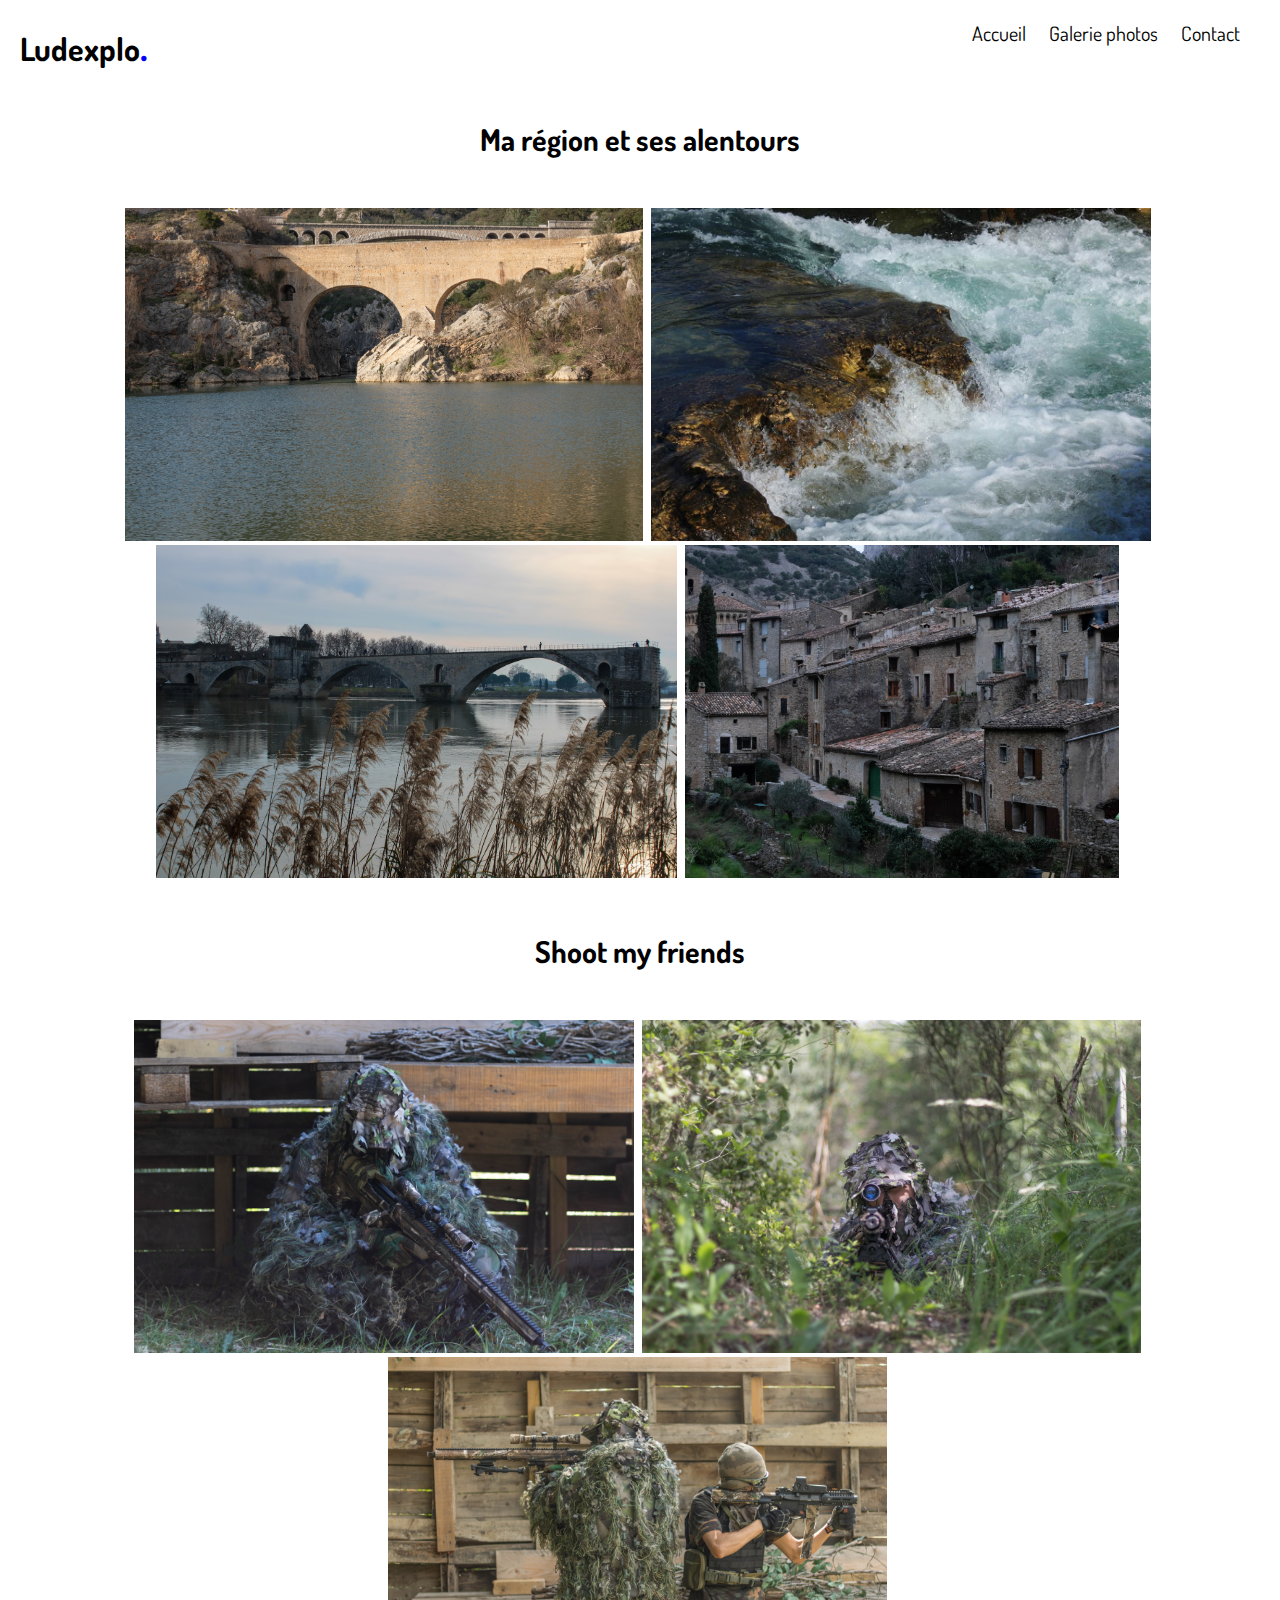
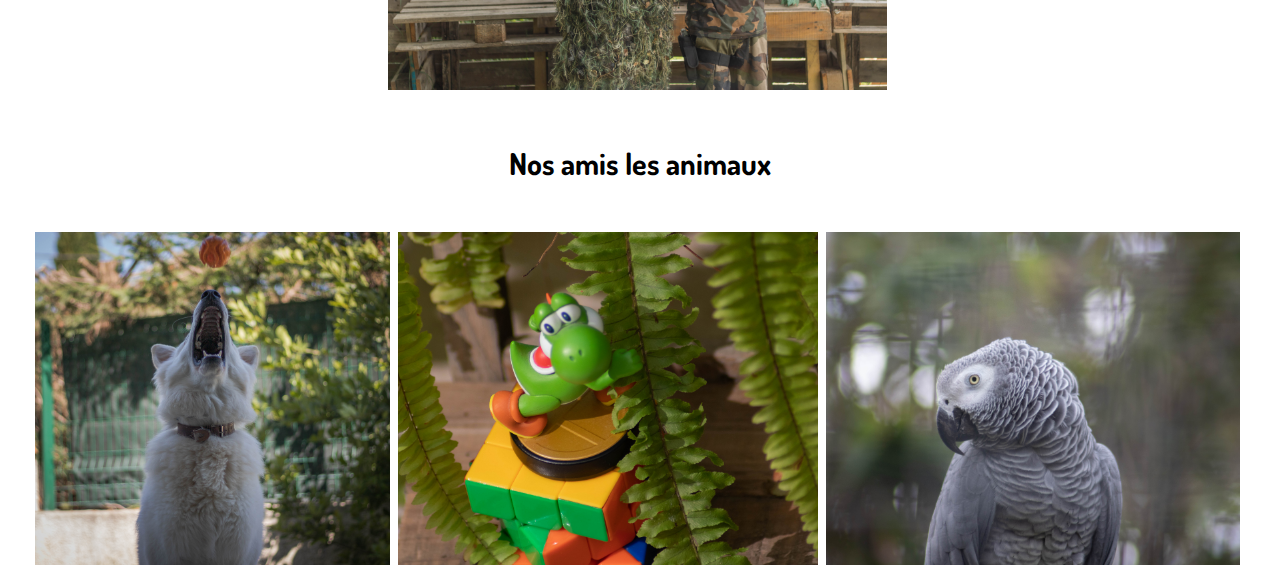
==== Galerie_de__photos.html @ e6fbeedf "test des Media Queries" ====
<!DOCTYPE html>
<html>
	<head>
		<title> Galerie de photos</title>
		<link rel="stylesheet" href="styles/style.css">
		<link href="https://fonts.googleapis.com/css2?family=Dosis&display=swap" rel="stylesheet">
        <meta name="author" content="Ludo">
        <meta name="viewport" content="width=device-width, initial-scale=1.0">
        <meta charset="utf-8">
          <!-- Favicon -->
        <link rel="shortcut icon" href="images/favicon.ico" type="image/x-icon">
        <link rel="icon" href="images/favicon.ico" type="image/x-icon">
        <!--responsive-->
        <link rel="stylesheet" media="screen and (max-width: 1280px)" media="tv" media="all and (min-width: 1024px) and (max-width: 1280px)" media="all and (orientation: portrait)" href="styles/style.css">
	</head>
	<body>
		<header>
			<h1>Ludexplo<span>.</span></h1>
			<nav>
				<ul>
					<li><a href="index.html">Accueil</a></li>
					<li><a href="Galerie_de__photos.html">Galerie photos</a></li>
					<li><a href=" index.html#bas_de_la_page">Contact</a></li>
				</ul>
			</nav>
		</header>
		<h2 class="mesphotos">Ma région et ses alentours</h2>
		<section id="photo">
			<a href="images/pont_du_diable.jpg" target="_blank" ><img src="images/pont_du_diable.jpg" title="Cliquez pour agrandir" alt="photo du pont du diable"></a>
			<a href="images/cascade%20du%20sautadet.jpg" target="_blank"><img src="images/cascade%20du%20sautadet.jpg" title="Cliquez pour agrandir" alt="photo de la cascade du sautadet"></a>
			<a href="images/PONT%20d'avignon.jpeg" target="_blank"><img src="images/PONT%20d'avignon.jpeg" title="Cliquez pour agrandir" alt="photo du pont d'avignon"></a>
			<a href="images/st_guilhem_le_d%C3%A9sert.jpg" target="_blank"><img src="images/st_guilhem_le_d%C3%A9sert.jpg" title=" Cliquez dessus pour agrandir" alt="photo de st guilhem le désert"></a>
            
			<h2 class="mesphotos">Shoot my friends</h2>
			<section id="photo">
				<a href="images/airsoft_guillaume.jpg" target="_blank"><img src="images/airsoft_guillaume.jpg" title="Cliquez pour agrandir" alt="photo airsoft Guillaume"></a>
                <a href="images/sniper_guillaume.jpg" target="_blank"><img src="images/sniper_guillaume.jpg" title="Cliquez pour agrandir" alt="photo sniper airsoft"></a>
                <a href="images/duo_photo.jpg" target="_blank"><img src="images/duo_photo.jpg" title="Cliquez pour agrandir" alt="photo de deux personnes qui font de l'airsoft"></a>
                </section>
            
                <h2 class="mesphotos">Nos amis les animaux</h2>
            <section id="photo">
            
            <a href="images/djao-1.jpg" target="_blank"><img src="images/djao-1.jpg"  title="Cliquez pour agrandir" alt="photo d'un berger blanc qui joue avec sa balle"></a>
                <a href="images/yoshi.jpg" target="_blank"><img src="images/yoshi.jpg" title="Cliquez pour agrandir" alt="photo de yoshi"></a>
                <a href="images/perroquet_jaco.jpg" target="_blank"><img src="images/perroquet_jaco.jpg" alt="Photo d'un perroquet" title="Cliquez pour agrandir"></a>
                
                
                
            </section>
		</section>
	</body>
---- styles/style.css ----
/* GENERAL */
*
{
	margin: 0px;
	font-family: 'Dosis', sans-serif;
}

p
{
	font-size: 23px;
} 

/* Header et Barre de navigation */
header h1
{
	display: inline-block;
}

header span
{
	color: blue;
	font-size: 40PX;
}

header
{
	margin: 20px;
}

header nav
{
	float: right;
}

header nav ul li
{
	display: inline;
	margin-right: 20px;
}

header nav ul li a
{
	font-size: 20px;
	text-decoration: none;
	color: black;
}

header nav ul li a:hover
{
	color: blue;
}

/*Galerie photos*/
#photo
{
	display: block;
	text-align: center;
	margin: 10px;
}

#photo img
{
	height: 333px;
	margin-right: 5px;
}

#image_principal img
{
	width: 100%;
}

/* titre galerie de photo */
.mesphotos
{
	text-align: center;
	text-decoration: none;
	font-size: 30px;
	margin:50px 0;
}

/* mes réseaux*/

footer
{
	text-decoration: none;
	font-size: 20px;
	text-align: center;
	display: inline-block;
}

footer img
{
	height: 100px;
}

footer p
{
	margin: 0 100px;
}

#sosbackup a
{
	text-decoration: none;
}

#sosbackup
{
	font-size: 17px;
}

/* responsive */

 /* Sur les écrans, quand la largeur de la fenêtre fait au maximum 1280px */
@media screen and (max-width: 1280px)

/* Sur tous types d'écran, quand la largeur de la fenêtre est comprise entre 1024px et 1280px */
@media all and (min-width: 1024px) and (max-width: 1280px)

/* Sur les téléviseurs */
@media tv

/* Sur tous types d'écrans orientés verticalement */
@media all and (orientation: portrait)
---- styles/style.css ----
/* GENERAL */
*
{
	margin: 0px;
	font-family: 'Dosis', sans-serif;
}

p
{
	font-size: 23px;
} 

/* Header et Barre de navigation */
header h1
{
	display: inline-block;
}

header span
{
	color: blue;
	font-size: 40PX;
}

header
{
	margin: 20px;
}

header nav
{
	float: right;
}

header nav ul li
{
	display: inline;
	margin-right: 20px;
}

header nav ul li a
{
	font-size: 20px;
	text-decoration: none;
	color: black;
}

header nav ul li a:hover
{
	color: blue;
}

/*Galerie photos*/
#photo
{
	display: block;
	text-align: center;
	margin: 10px;
}

#photo img
{
	height: 333px;
	margin-right: 5px;
}

#image_principal img
{
	width: 100%;
}

/* titre galerie de photo */
.mesphotos
{
	text-align: center;
	text-decoration: none;
	font-size: 30px;
	margin:50px 0;
}

/* mes réseaux*/

footer
{
	text-decoration: none;
	font-size: 20px;
	text-align: center;
	display: inline-block;
}

footer img
{
	height: 100px;
}

footer p
{
	margin: 0 100px;
}

#sosbackup a
{
	text-decoration: none;
}

#sosbackup
{
	font-size: 17px;
}

/* responsive */

 /* Sur les écrans, quand la largeur de la fenêtre fait au maximum 1280px */
@media screen and (max-width: 1280px)

/* Sur tous types d'écran, quand la largeur de la fenêtre est comprise entre 1024px et 1280px */
@media all and (min-width: 1024px) and (max-width: 1280px)

/* Sur les téléviseurs */
@media tv

/* Sur tous types d'écrans orientés verticalement */
@media all and (orientation: portrait)
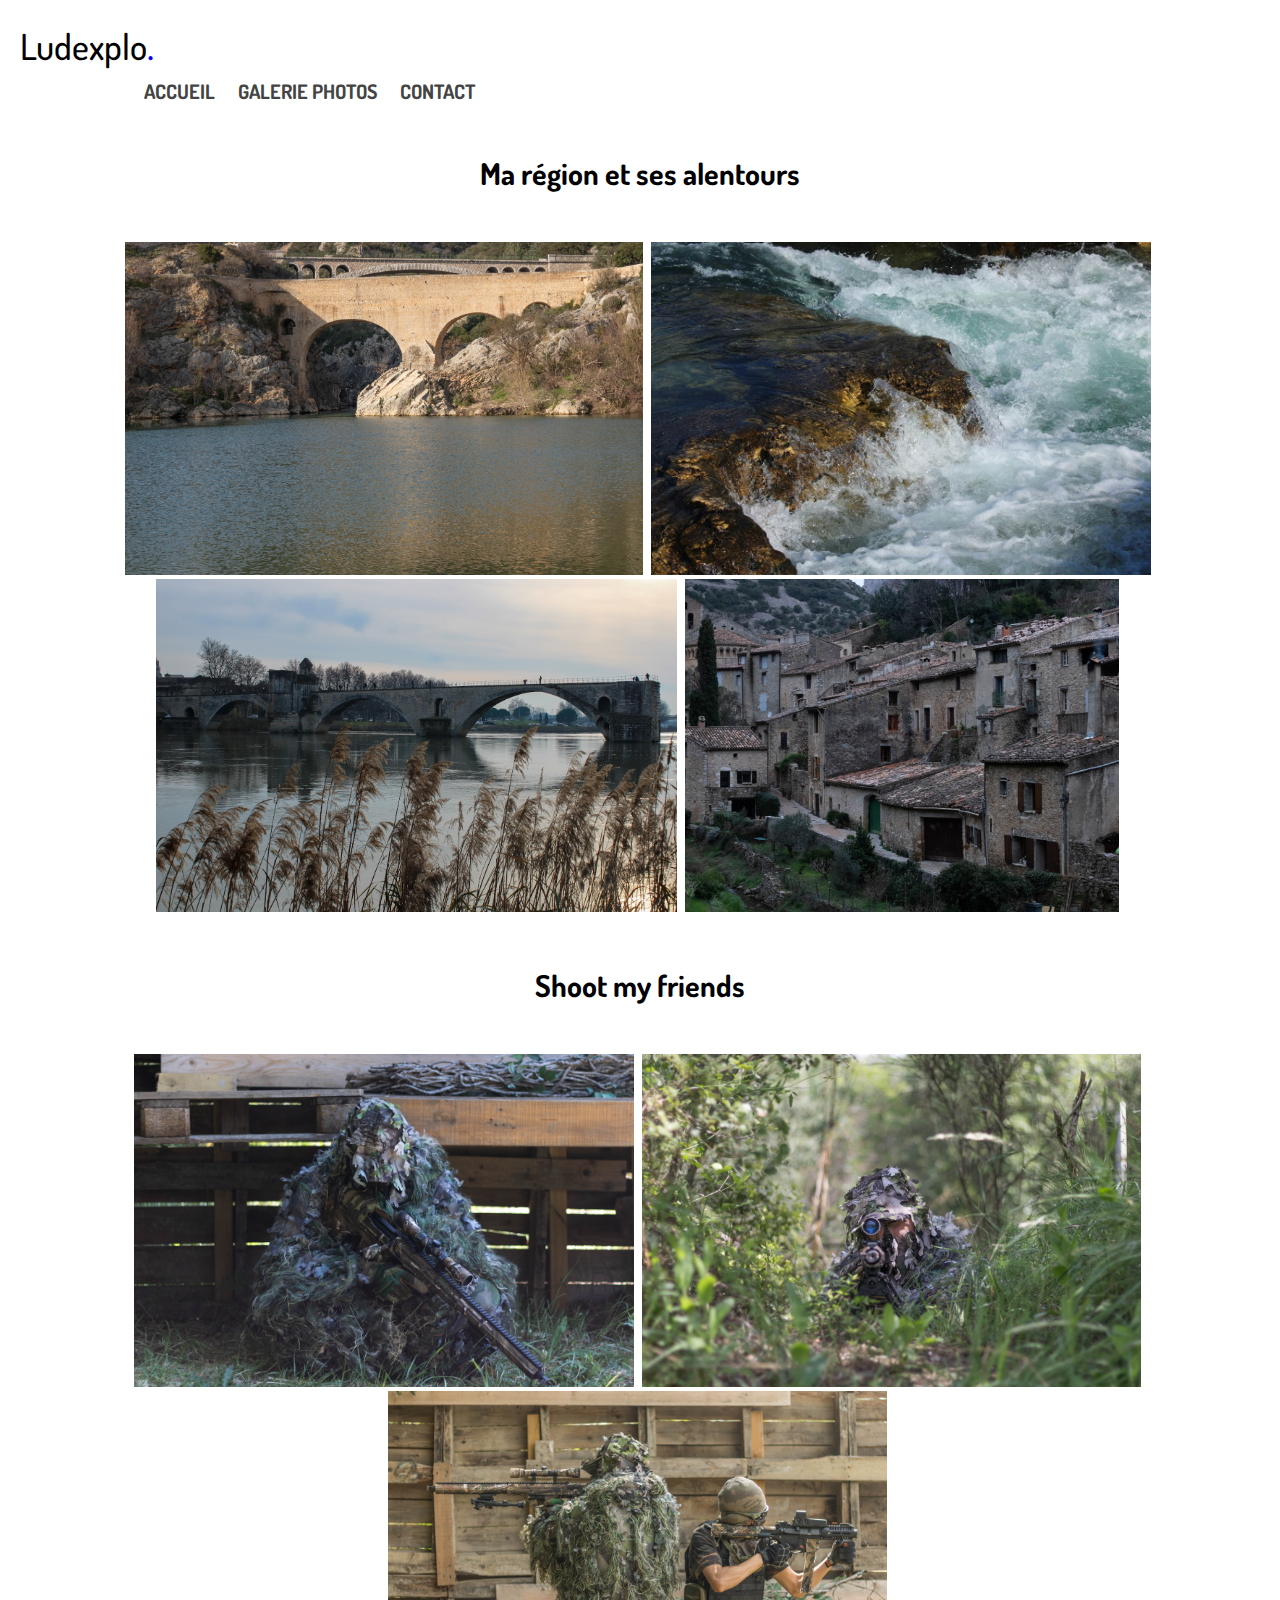
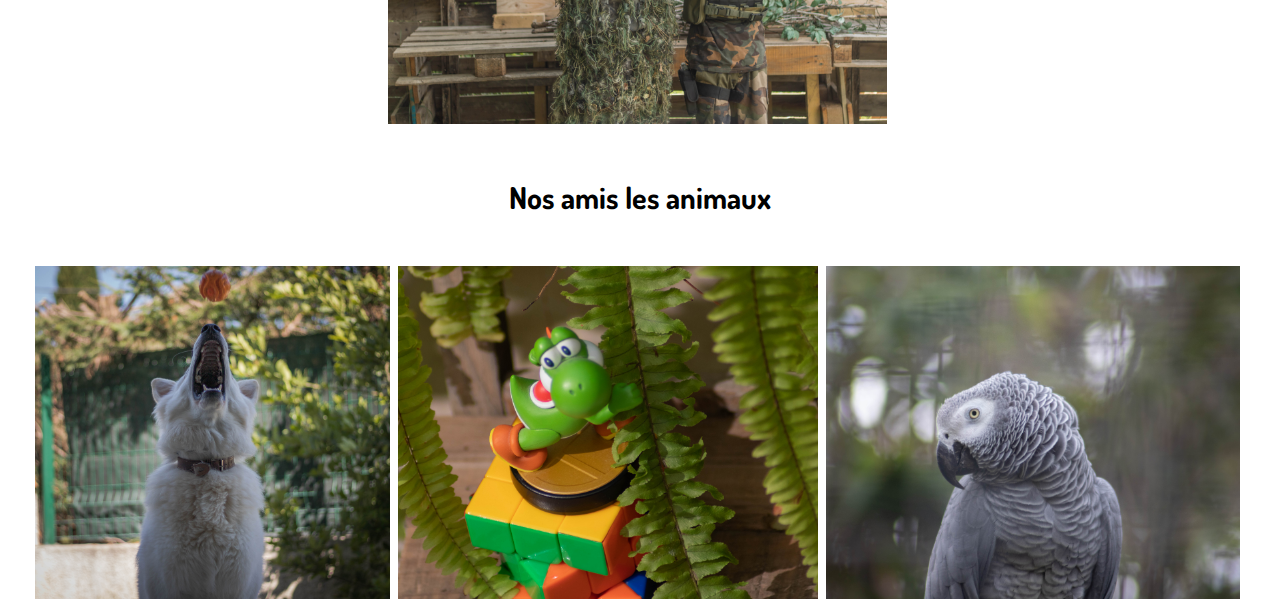
==== commit a5a3895c: "Responsive + Bouton menu" ====
--- a/Galerie_de__photos.html
+++ b/Galerie_de__photos.html
@@ -14,15 +14,19 @@
         <link rel="stylesheet" media="screen and (max-width: 1280px)" media="tv" media="all and (min-width: 1024px) and (max-width: 1280px)" media="all and (orientation: portrait)" href="styles/style.css">
 	</head>
 	<body>
-		<header>
-			<h1>Ludexplo<span>.</span></h1>
-			<nav>
-				<ul>
+        <header>
+              <div id="en-tete">
+          	<h1>Ludexplo<span>.</span></h1>
+		  </div>
+		  <nav>
+			  <input id="menu-checkbox" type="checkbox" class="menu-checkbox" />
+			  <label for="menu-checkbox" class="menu-toggle"><span id="barre-menu">&equiv;</span> Afficher le Menu</label>
+			  <ul class="menu">
 					<li><a href="index.html">Accueil</a></li>
 					<li><a href="Galerie_de__photos.html">Galerie photos</a></li>
-					<li><a href=" index.html#bas_de_la_page">Contact</a></li>
-				</ul>
-			</nav>
+					<li><a href="#bas_de_la_page">Contact</a></li>
+			  </ul>
+          </nav>
 		</header>
 		<h2 class="mesphotos">Ma région et ses alentours</h2>
 		<section id="photo">
--- a/styles/style.css
+++ b/styles/style.css
@@ -7,10 +7,29 @@
 
 p
 {
-	font-size: 23px;
+	font-size: 1em;
 } 
 
+
 /* Header et Barre de navigation */
+#en-tete{
+	width: 0px;
+}
+
+header h1{
+    line-height: 1.2;
+    margin-top: 2.5%;
+    font-weight: 500;
+    font-size: 4vh;  
+	text-align: right;
+}
+header h2{
+    text-align: right;
+    font-size: 35px;
+    color: #92c600;
+	margin: 1.5%;
+}
+
 header h1
 {
 	display: inline-block;
@@ -27,10 +46,7 @@
 	margin: 20px;
 }
 
-header nav
-{
-	float: right;
-}
+
 
 header nav ul li
 {
@@ -48,6 +64,79 @@
 header nav ul li a:hover
 {
 	color: blue;
+}
+
+/* BARRE DE NAVIGATION RESPONSIVE */
+
+.menu{
+	display: none;
+	flex-basis: 100%;
+}
+
+.menu-checkbox:checked ~.menu{
+	display:block;
+}
+
+.menu-checkbox{
+	position: absolute;
+	top: -5000px;
+	opacity: 0;	
+}
+
+#barre-menu{
+	font-size: 25px;
+	color: #868686;
+}
+.menu-toggle{
+	margin-left: 15px;
+	padding: 2px;
+	font-size: 20px;
+}
+.menu-checkbox:focus + .menu-toggle{
+	outline: #0e99d8 auto 5px;
+}
+.menu-checkbox:hover + .menu-toggle{
+	outline: #0e99d8 auto 5px;
+}
+
+nav{
+	flex-wrap: wrap;
+    margin-left: 0 10%; 
+}
+
+header nav  ul{
+	display: table;
+    width: 80%;
+    height: 80%;
+    margin: 10px auto;
+    padding: 0;
+}
+
+header nav li{
+	list-style: none;
+	text-transform: uppercase;
+	font-weight: bold;
+}
+header nav ul li a{
+		color: #444;
+}
+
+header nav ul li a:hover{
+	color: #0e99d8;
+}
+
+@media screen and (min-width: 40em){
+	.menu-toggle, .menu-checkbox{
+		display: none;
+	}
+	
+	.menu{
+		display: block;
+		flex-basis: auto;
+	}
+	.menu li{
+		display: inline-block;
+	}
 }
 
 /*Galerie photos*/
@@ -110,14 +199,9 @@
 
 /* responsive */
 
- /* Sur les écrans, quand la largeur de la fenêtre fait au maximum 1280px */
-@media screen and (max-width: 1280px)
-
-/* Sur tous types d'écran, quand la largeur de la fenêtre est comprise entre 1024px et 1280px */
-@media all and (min-width: 1024px) and (max-width: 1280px)
-
-/* Sur les téléviseurs */
-@media tv
-
-/* Sur tous types d'écrans orientés verticalement */
-@media all and (orientation: portrait)+@media screen and (max-width: 60em){
+    .responsive{
+        font-size: 19px;
+        margin: 0 5px;
+    }
+}
--- a/styles/style.css
+++ b/styles/style.css
@@ -7,10 +7,29 @@
 
 p
 {
-	font-size: 23px;
+	font-size: 1em;
 } 
 
+
 /* Header et Barre de navigation */
+#en-tete{
+	width: 0px;
+}
+
+header h1{
+    line-height: 1.2;
+    margin-top: 2.5%;
+    font-weight: 500;
+    font-size: 4vh;  
+	text-align: right;
+}
+header h2{
+    text-align: right;
+    font-size: 35px;
+    color: #92c600;
+	margin: 1.5%;
+}
+
 header h1
 {
 	display: inline-block;
@@ -27,10 +46,7 @@
 	margin: 20px;
 }
 
-header nav
-{
-	float: right;
-}
+
 
 header nav ul li
 {
@@ -48,6 +64,79 @@
 header nav ul li a:hover
 {
 	color: blue;
+}
+
+/* BARRE DE NAVIGATION RESPONSIVE */
+
+.menu{
+	display: none;
+	flex-basis: 100%;
+}
+
+.menu-checkbox:checked ~.menu{
+	display:block;
+}
+
+.menu-checkbox{
+	position: absolute;
+	top: -5000px;
+	opacity: 0;	
+}
+
+#barre-menu{
+	font-size: 25px;
+	color: #868686;
+}
+.menu-toggle{
+	margin-left: 15px;
+	padding: 2px;
+	font-size: 20px;
+}
+.menu-checkbox:focus + .menu-toggle{
+	outline: #0e99d8 auto 5px;
+}
+.menu-checkbox:hover + .menu-toggle{
+	outline: #0e99d8 auto 5px;
+}
+
+nav{
+	flex-wrap: wrap;
+    margin-left: 0 10%; 
+}
+
+header nav  ul{
+	display: table;
+    width: 80%;
+    height: 80%;
+    margin: 10px auto;
+    padding: 0;
+}
+
+header nav li{
+	list-style: none;
+	text-transform: uppercase;
+	font-weight: bold;
+}
+header nav ul li a{
+		color: #444;
+}
+
+header nav ul li a:hover{
+	color: #0e99d8;
+}
+
+@media screen and (min-width: 40em){
+	.menu-toggle, .menu-checkbox{
+		display: none;
+	}
+	
+	.menu{
+		display: block;
+		flex-basis: auto;
+	}
+	.menu li{
+		display: inline-block;
+	}
 }
 
 /*Galerie photos*/
@@ -110,14 +199,9 @@
 
 /* responsive */
 
- /* Sur les écrans, quand la largeur de la fenêtre fait au maximum 1280px */
-@media screen and (max-width: 1280px)
-
-/* Sur tous types d'écran, quand la largeur de la fenêtre est comprise entre 1024px et 1280px */
-@media all and (min-width: 1024px) and (max-width: 1280px)
-
-/* Sur les téléviseurs */
-@media tv
-
-/* Sur tous types d'écrans orientés verticalement */
-@media all and (orientation: portrait)+@media screen and (max-width: 60em){
+    .responsive{
+        font-size: 19px;
+        margin: 0 5px;
+    }
+}
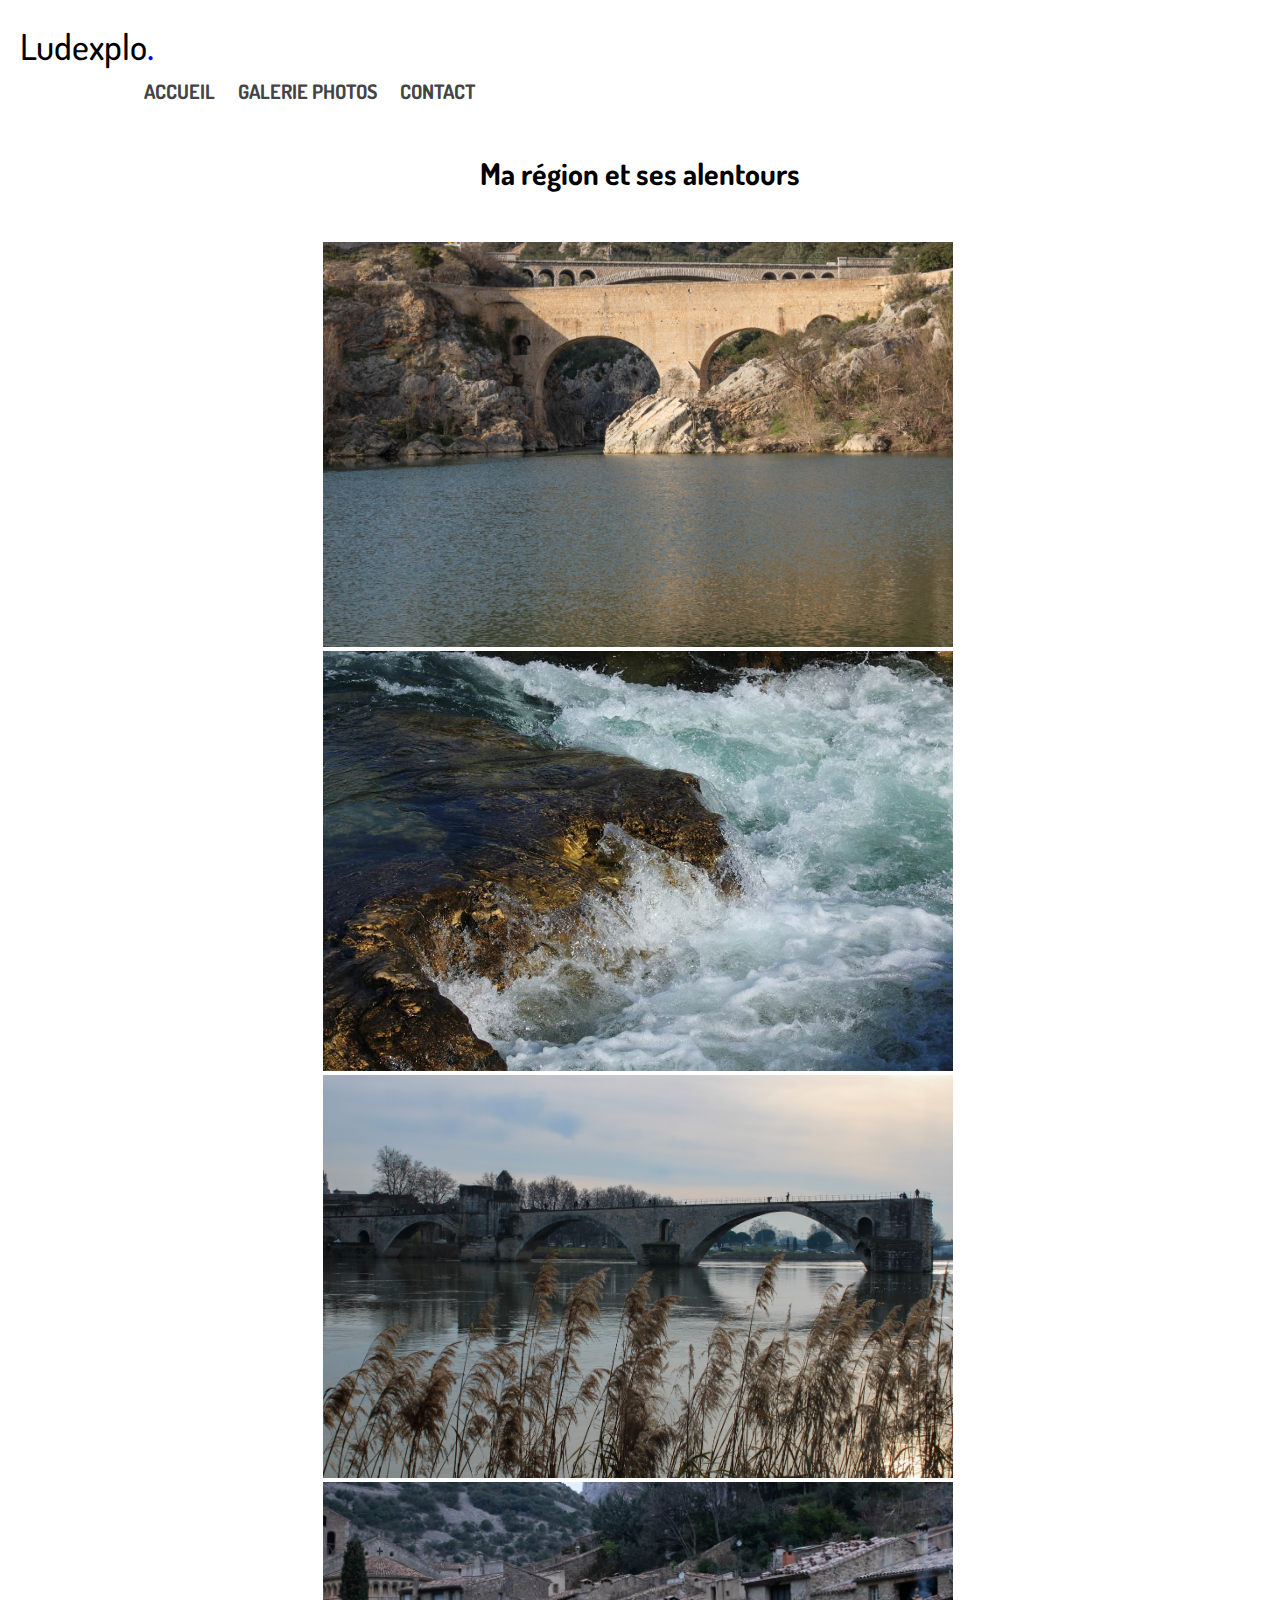
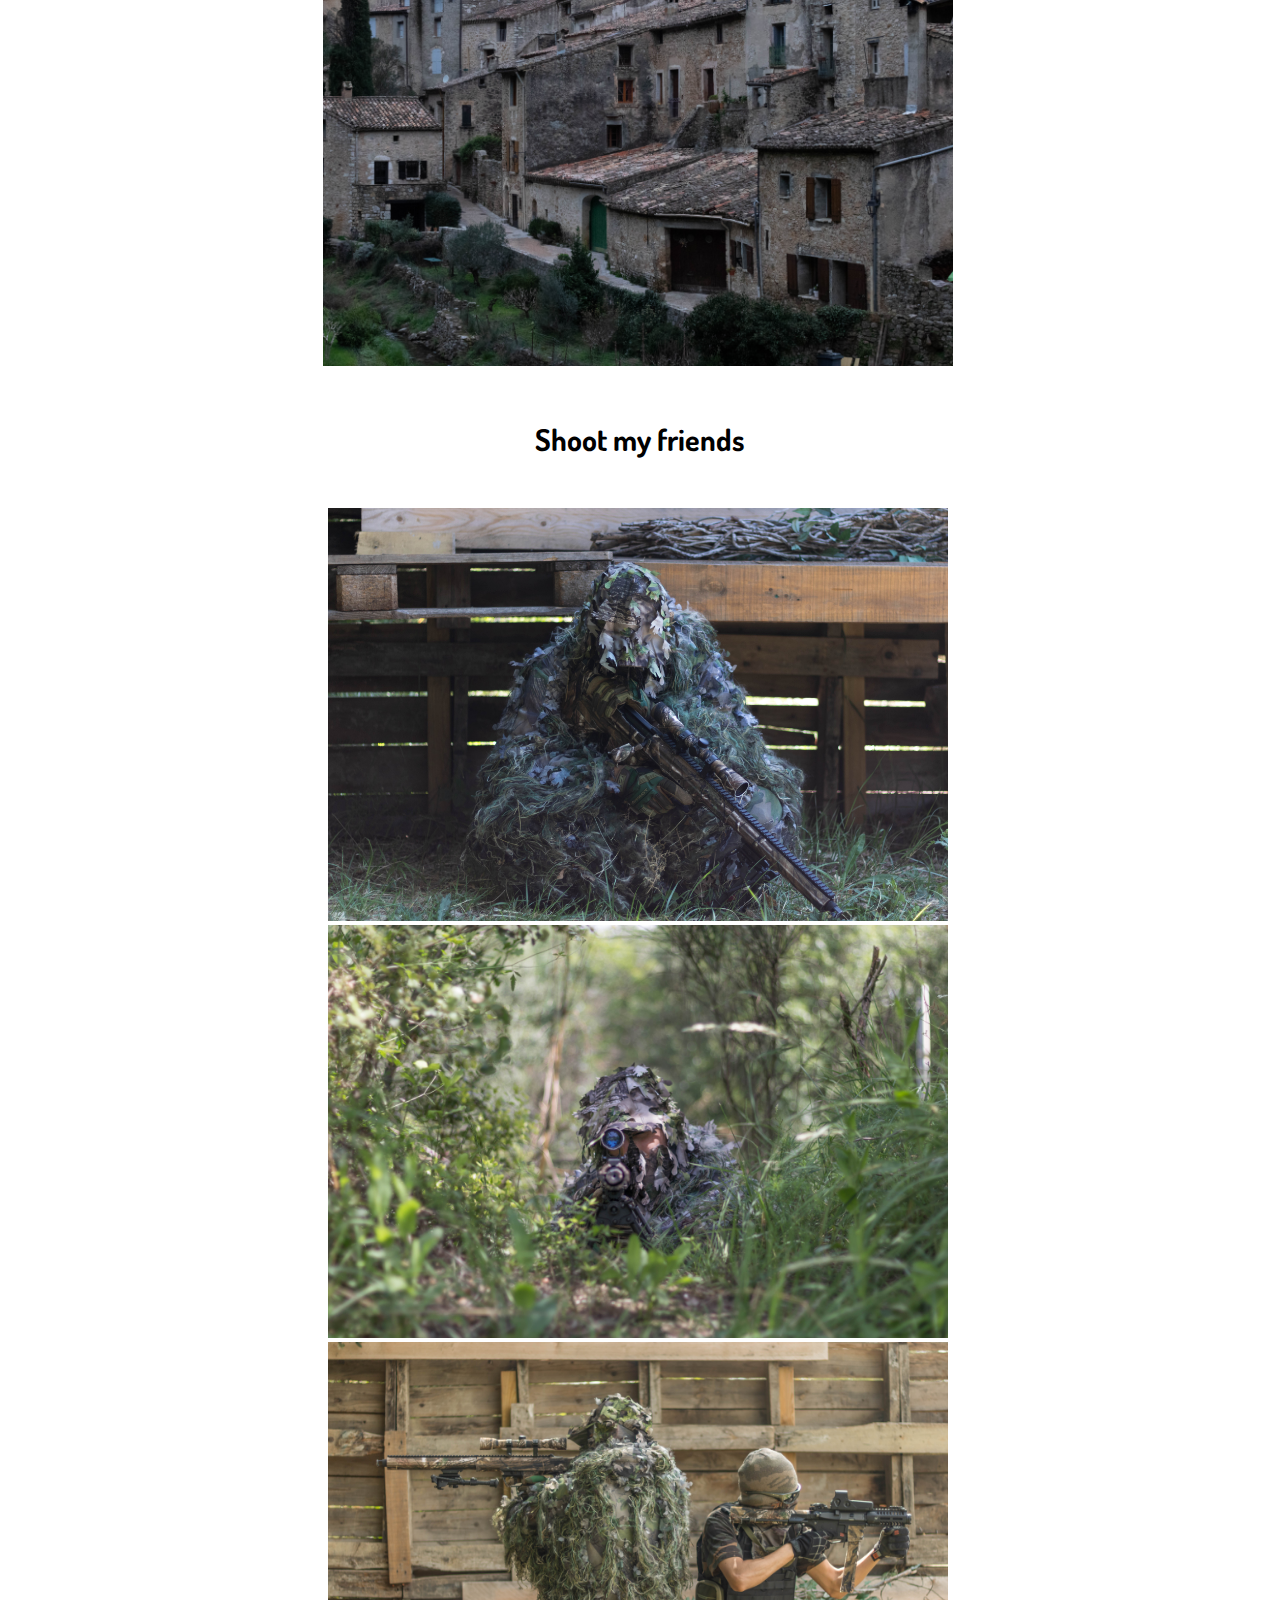
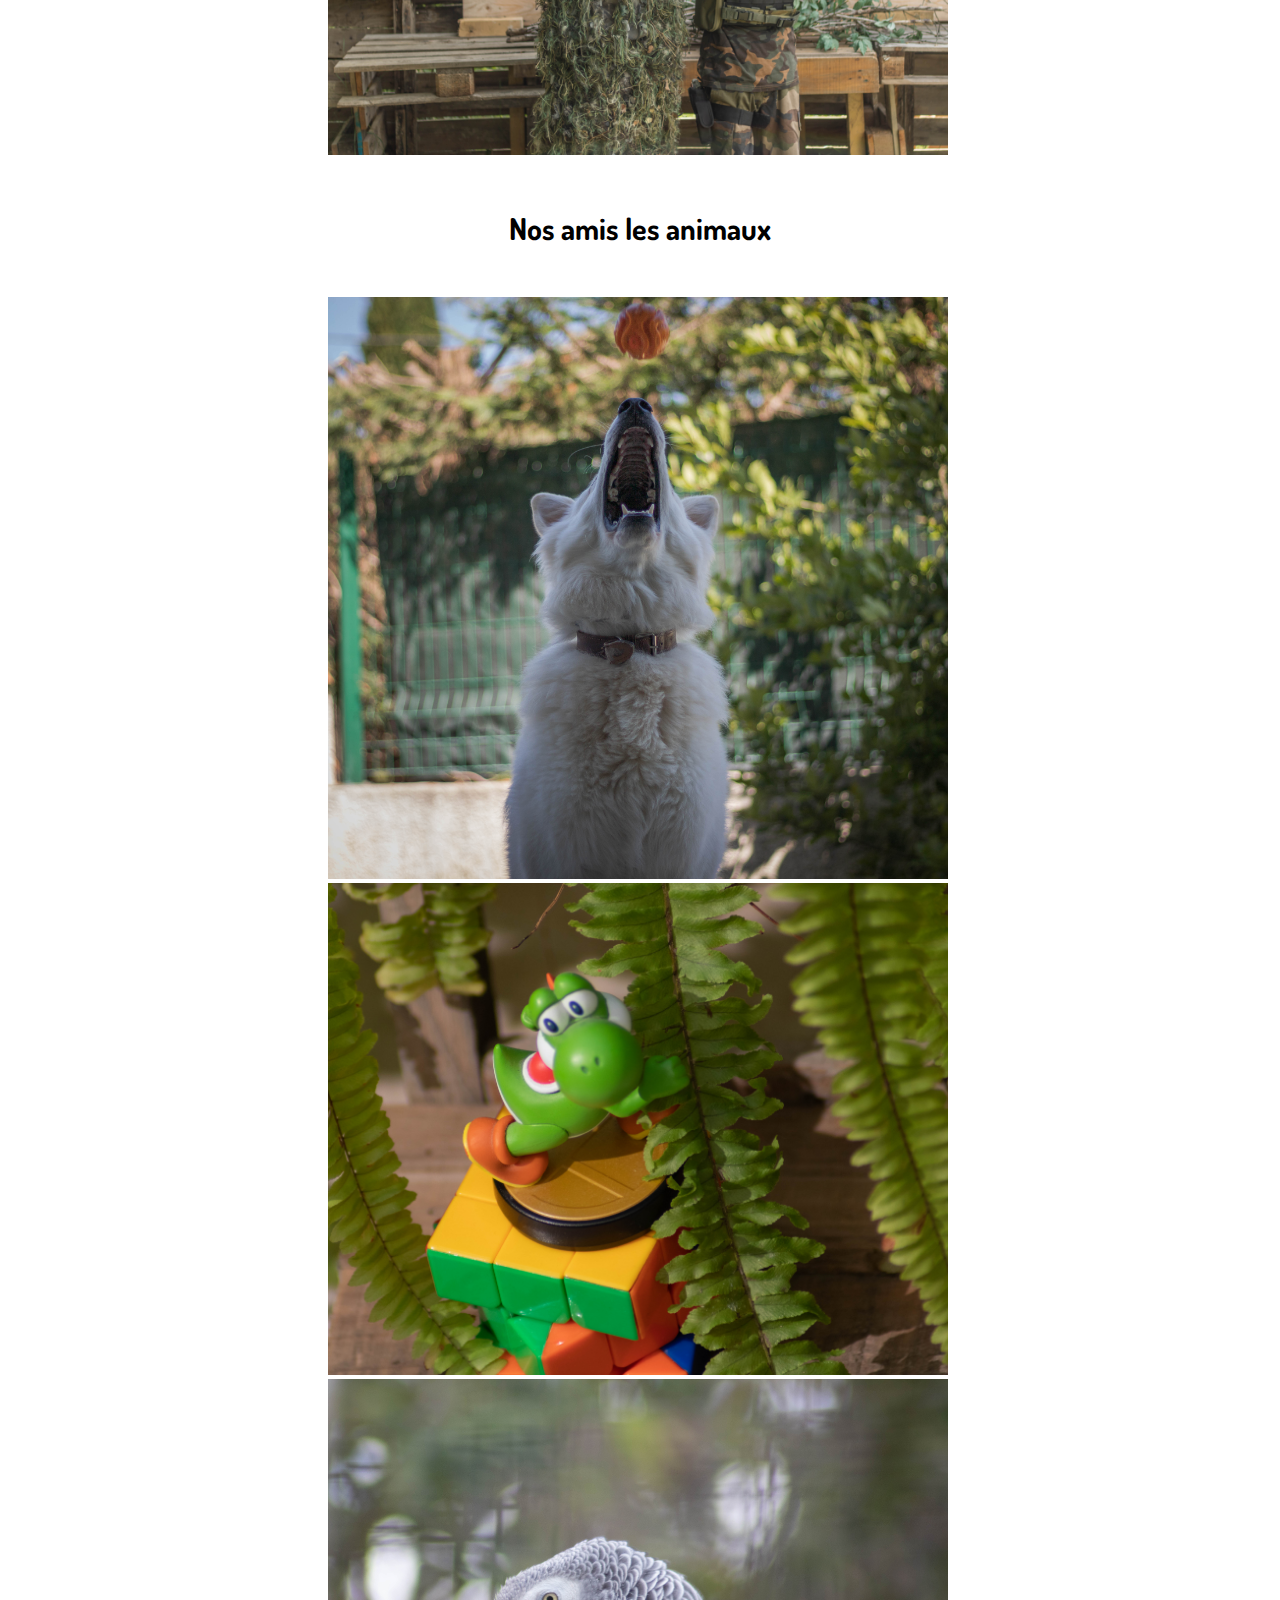
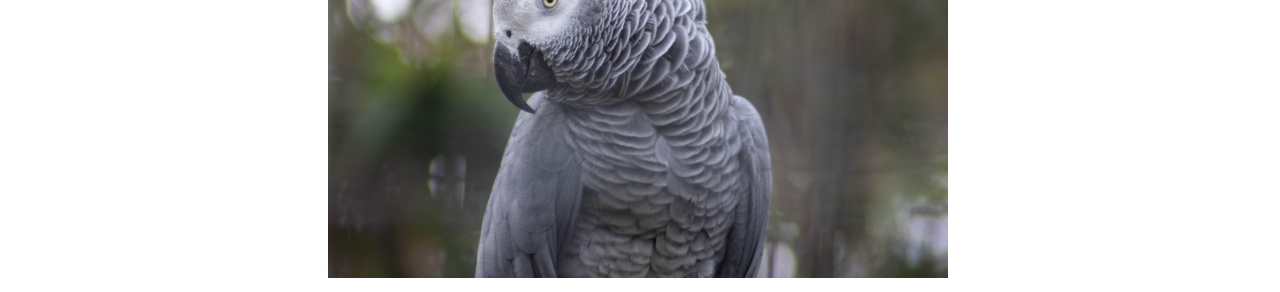
==== commit d1225b09: "Amélioration des images en responsive + indentation du code" ====
--- a/Galerie_de__photos.html
+++ b/Galerie_de__photos.html
@@ -4,29 +4,29 @@
 		<title> Galerie de photos</title>
 		<link rel="stylesheet" href="styles/style.css">
 		<link href="https://fonts.googleapis.com/css2?family=Dosis&display=swap" rel="stylesheet">
-        <meta name="author" content="Ludo">
-        <meta name="viewport" content="width=device-width, initial-scale=1.0">
-        <meta charset="utf-8">
-          <!-- Favicon -->
-        <link rel="shortcut icon" href="images/favicon.ico" type="image/x-icon">
-        <link rel="icon" href="images/favicon.ico" type="image/x-icon">
-        <!--responsive-->
-        <link rel="stylesheet" media="screen and (max-width: 1280px)" media="tv" media="all and (min-width: 1024px) and (max-width: 1280px)" media="all and (orientation: portrait)" href="styles/style.css">
+		<meta name="author" content="Ludo">
+		<meta name="viewport" content="width=device-width, initial-scale=1.0">
+		<meta charset="utf-8">
+		<!-- Favicon -->
+		<link rel="shortcut icon" href="images/favicon.ico" type="image/x-icon">
+		<link rel="icon" href="images/favicon.ico" type="image/x-icon">
+		<!--responsive-->
+		<link rel="stylesheet" media="screen and (max-width: 1280px)" media="tv" media="all and (min-width: 1024px) and (max-width: 1280px)" media="all and (orientation: portrait)" href="styles/style.css">
 	</head>
 	<body>
-        <header>
-              <div id="en-tete">
-          	<h1>Ludexplo<span>.</span></h1>
-		  </div>
-		  <nav>
-			  <input id="menu-checkbox" type="checkbox" class="menu-checkbox" />
-			  <label for="menu-checkbox" class="menu-toggle"><span id="barre-menu">&equiv;</span> Afficher le Menu</label>
-			  <ul class="menu">
+		<header>
+			<div id="en-tete">
+				<h1>Ludexplo<span>.</span></h1>
+			</div>
+			<nav>
+				<input id="menu-checkbox" type="checkbox" class="menu-checkbox" />
+				<label for="menu-checkbox" class="menu-toggle"><span id="barre-menu">&equiv;</span> Afficher le Menu</label>
+				<ul class="menu">
 					<li><a href="index.html">Accueil</a></li>
 					<li><a href="Galerie_de__photos.html">Galerie photos</a></li>
 					<li><a href="#bas_de_la_page">Contact</a></li>
-			  </ul>
-          </nav>
+				</ul>
+			</nav>
 		</header>
 		<h2 class="mesphotos">Ma région et ses alentours</h2>
 		<section id="photo">
@@ -34,24 +34,18 @@
 			<a href="images/cascade%20du%20sautadet.jpg" target="_blank"><img src="images/cascade%20du%20sautadet.jpg" title="Cliquez pour agrandir" alt="photo de la cascade du sautadet"></a>
 			<a href="images/PONT%20d'avignon.jpeg" target="_blank"><img src="images/PONT%20d'avignon.jpeg" title="Cliquez pour agrandir" alt="photo du pont d'avignon"></a>
 			<a href="images/st_guilhem_le_d%C3%A9sert.jpg" target="_blank"><img src="images/st_guilhem_le_d%C3%A9sert.jpg" title=" Cliquez dessus pour agrandir" alt="photo de st guilhem le désert"></a>
-            
 			<h2 class="mesphotos">Shoot my friends</h2>
 			<section id="photo">
 				<a href="images/airsoft_guillaume.jpg" target="_blank"><img src="images/airsoft_guillaume.jpg" title="Cliquez pour agrandir" alt="photo airsoft Guillaume"></a>
-                <a href="images/sniper_guillaume.jpg" target="_blank"><img src="images/sniper_guillaume.jpg" title="Cliquez pour agrandir" alt="photo sniper airsoft"></a>
-                <a href="images/duo_photo.jpg" target="_blank"><img src="images/duo_photo.jpg" title="Cliquez pour agrandir" alt="photo de deux personnes qui font de l'airsoft"></a>
-                </section>
-            
-                <h2 class="mesphotos">Nos amis les animaux</h2>
-            <section id="photo">
-            
-            <a href="images/djao-1.jpg" target="_blank"><img src="images/djao-1.jpg"  title="Cliquez pour agrandir" alt="photo d'un berger blanc qui joue avec sa balle"></a>
-                <a href="images/yoshi.jpg" target="_blank"><img src="images/yoshi.jpg" title="Cliquez pour agrandir" alt="photo de yoshi"></a>
-                <a href="images/perroquet_jaco.jpg" target="_blank"><img src="images/perroquet_jaco.jpg" alt="Photo d'un perroquet" title="Cliquez pour agrandir"></a>
-                
-                
-                
-            </section>
+				<a href="images/sniper_guillaume.jpg" target="_blank"><img src="images/sniper_guillaume.jpg" title="Cliquez pour agrandir" alt="photo sniper airsoft"></a>
+				<a href="images/duo_photo.jpg" target="_blank"><img src="images/duo_photo.jpg" title="Cliquez pour agrandir" alt="photo de deux personnes qui font de l'airsoft"></a>
+			</section>
+			<h2 class="mesphotos">Nos amis les animaux</h2>
+			<section id="photo">
+				<a href="images/djao-1.jpg" target="_blank"><img src="images/djao-1.jpg"  title="Cliquez pour agrandir" alt="photo d'un berger blanc qui joue avec sa balle"></a>
+				<a href="images/yoshi.jpg" target="_blank"><img src="images/yoshi.jpg" title="Cliquez pour agrandir" alt="photo de yoshi"></a>
+				<a href="images/perroquet_jaco.jpg" target="_blank"><img src="images/perroquet_jaco.jpg" alt="Photo d'un perroquet" title="Cliquez pour agrandir"></a>
+			</section>
 		</section>
 	</body>
 
--- a/styles/style.css
+++ b/styles/style.css
@@ -1,3 +1,4 @@
+
 /* GENERAL */
 *
 {
@@ -8,25 +9,28 @@
 p
 {
 	font-size: 1em;
-} 
-
+}
 
 /* Header et Barre de navigation */
-#en-tete{
+#en-tete
+{
 	width: 0px;
 }
 
-header h1{
-    line-height: 1.2;
-    margin-top: 2.5%;
-    font-weight: 500;
-    font-size: 4vh;  
+header h1
+{
+	line-height: 1.2;
+	margin-top: 2.5%;
+	font-weight: 500;
+	font-size: 4vh;
 	text-align: right;
 }
-header h2{
-    text-align: right;
-    font-size: 35px;
-    color: #92c600;
+
+header h2
+{
+	text-align: right;
+	font-size: 35px;
+	color: #92c600;
 	margin: 1.5%;
 }
 
@@ -46,11 +50,8 @@
 	margin: 20px;
 }
 
-
-
 header nav ul li
 {
-	display: inline;
 	margin-right: 20px;
 }
 
@@ -67,74 +68,94 @@
 }
 
 /* BARRE DE NAVIGATION RESPONSIVE */
-
-.menu{
+.menu
+{
 	display: none;
 	flex-basis: 100%;
 }
 
-.menu-checkbox:checked ~.menu{
+.menu-checkbox:checked ~.menu
+{
 	display:block;
 }
 
-.menu-checkbox{
+.menu-checkbox
+{
 	position: absolute;
 	top: -5000px;
-	opacity: 0;	
-}
-
-#barre-menu{
+	opacity: 0;
+}
+
+#barre-menu
+{
 	font-size: 25px;
 	color: #868686;
 }
-.menu-toggle{
+
+.menu-toggle
+{
 	margin-left: 15px;
 	padding: 2px;
 	font-size: 20px;
 }
-.menu-checkbox:focus + .menu-toggle{
+
+.menu-checkbox:focus + .menu-toggle
+{
 	outline: #0e99d8 auto 5px;
 }
-.menu-checkbox:hover + .menu-toggle{
+
+.menu-checkbox:hover + .menu-toggle
+{
 	outline: #0e99d8 auto 5px;
 }
 
-nav{
+nav
+{
 	flex-wrap: wrap;
-    margin-left: 0 10%; 
-}
-
-header nav  ul{
+	margin-left: 0 10%;
+}
+
+header nav  ul
+{
 	display: table;
-    width: 80%;
-    height: 80%;
-    margin: 10px auto;
-    padding: 0;
-}
-
-header nav li{
+	width: 80%;
+	height: 80%;
+	margin: 10px auto;
+	padding: 0;
+}
+
+header nav li
+{
 	list-style: none;
 	text-transform: uppercase;
 	font-weight: bold;
 }
-header nav ul li a{
-		color: #444;
-}
-
-header nav ul li a:hover{
+
+header nav ul li a
+{
+	color: #444;
+}
+
+header nav ul li a:hover
+{
 	color: #0e99d8;
 }
 
-@media screen and (min-width: 40em){
-	.menu-toggle, .menu-checkbox{
+@media screen and (min-width: 40em)
+{
+	.menu-toggle, .menu-checkbox
+	{
 		display: none;
 	}
-	
-	.menu{
+
+	.menu
+	{
 		display: block;
 		flex-basis: auto;
 	}
-	.menu li{
+
+	.menu li
+	{
 		display: inline-block;
 	}
 }
@@ -149,7 +170,8 @@
 
 #photo img
 {
-	height: 333px;
+	height: 50%;
+	width: 50%;
 	margin-right: 5px;
 }
 
@@ -168,7 +190,6 @@
 }
 
 /* mes réseaux*/
-
 footer
 {
 	text-decoration: none;
@@ -198,10 +219,11 @@
 }
 
 /* responsive */
-
-@media screen and (max-width: 60em){
-    .responsive{
-        font-size: 19px;
-        margin: 0 5px;
-    }
-}
+@media screen and (max-width: 60em)
+{
+	.responsive
+	{
+		font-size: 19px;
+		margin: 0 5px;
+	}
+}
--- a/styles/style.css
+++ b/styles/style.css
@@ -1,3 +1,4 @@
+
 /* GENERAL */
 *
 {
@@ -8,25 +9,28 @@
 p
 {
 	font-size: 1em;
-} 
-
+}
 
 /* Header et Barre de navigation */
-#en-tete{
+#en-tete
+{
 	width: 0px;
 }
 
-header h1{
-    line-height: 1.2;
-    margin-top: 2.5%;
-    font-weight: 500;
-    font-size: 4vh;  
+header h1
+{
+	line-height: 1.2;
+	margin-top: 2.5%;
+	font-weight: 500;
+	font-size: 4vh;
 	text-align: right;
 }
-header h2{
-    text-align: right;
-    font-size: 35px;
-    color: #92c600;
+
+header h2
+{
+	text-align: right;
+	font-size: 35px;
+	color: #92c600;
 	margin: 1.5%;
 }
 
@@ -46,11 +50,8 @@
 	margin: 20px;
 }
 
-
-
 header nav ul li
 {
-	display: inline;
 	margin-right: 20px;
 }
 
@@ -67,74 +68,94 @@
 }
 
 /* BARRE DE NAVIGATION RESPONSIVE */
-
-.menu{
+.menu
+{
 	display: none;
 	flex-basis: 100%;
 }
 
-.menu-checkbox:checked ~.menu{
+.menu-checkbox:checked ~.menu
+{
 	display:block;
 }
 
-.menu-checkbox{
+.menu-checkbox
+{
 	position: absolute;
 	top: -5000px;
-	opacity: 0;	
-}
-
-#barre-menu{
+	opacity: 0;
+}
+
+#barre-menu
+{
 	font-size: 25px;
 	color: #868686;
 }
-.menu-toggle{
+
+.menu-toggle
+{
 	margin-left: 15px;
 	padding: 2px;
 	font-size: 20px;
 }
-.menu-checkbox:focus + .menu-toggle{
+
+.menu-checkbox:focus + .menu-toggle
+{
 	outline: #0e99d8 auto 5px;
 }
-.menu-checkbox:hover + .menu-toggle{
+
+.menu-checkbox:hover + .menu-toggle
+{
 	outline: #0e99d8 auto 5px;
 }
 
-nav{
+nav
+{
 	flex-wrap: wrap;
-    margin-left: 0 10%; 
-}
-
-header nav  ul{
+	margin-left: 0 10%;
+}
+
+header nav  ul
+{
 	display: table;
-    width: 80%;
-    height: 80%;
-    margin: 10px auto;
-    padding: 0;
-}
-
-header nav li{
+	width: 80%;
+	height: 80%;
+	margin: 10px auto;
+	padding: 0;
+}
+
+header nav li
+{
 	list-style: none;
 	text-transform: uppercase;
 	font-weight: bold;
 }
-header nav ul li a{
-		color: #444;
-}
-
-header nav ul li a:hover{
+
+header nav ul li a
+{
+	color: #444;
+}
+
+header nav ul li a:hover
+{
 	color: #0e99d8;
 }
 
-@media screen and (min-width: 40em){
-	.menu-toggle, .menu-checkbox{
+@media screen and (min-width: 40em)
+{
+	.menu-toggle, .menu-checkbox
+	{
 		display: none;
 	}
-	
-	.menu{
+
+	.menu
+	{
 		display: block;
 		flex-basis: auto;
 	}
-	.menu li{
+
+	.menu li
+	{
 		display: inline-block;
 	}
 }
@@ -149,7 +170,8 @@
 
 #photo img
 {
-	height: 333px;
+	height: 50%;
+	width: 50%;
 	margin-right: 5px;
 }
 
@@ -168,7 +190,6 @@
 }
 
 /* mes réseaux*/
-
 footer
 {
 	text-decoration: none;
@@ -198,10 +219,11 @@
 }
 
 /* responsive */
-
-@media screen and (max-width: 60em){
-    .responsive{
-        font-size: 19px;
-        margin: 0 5px;
-    }
-}
+@media screen and (max-width: 60em)
+{
+	.responsive
+	{
+		font-size: 19px;
+		margin: 0 5px;
+	}
+}
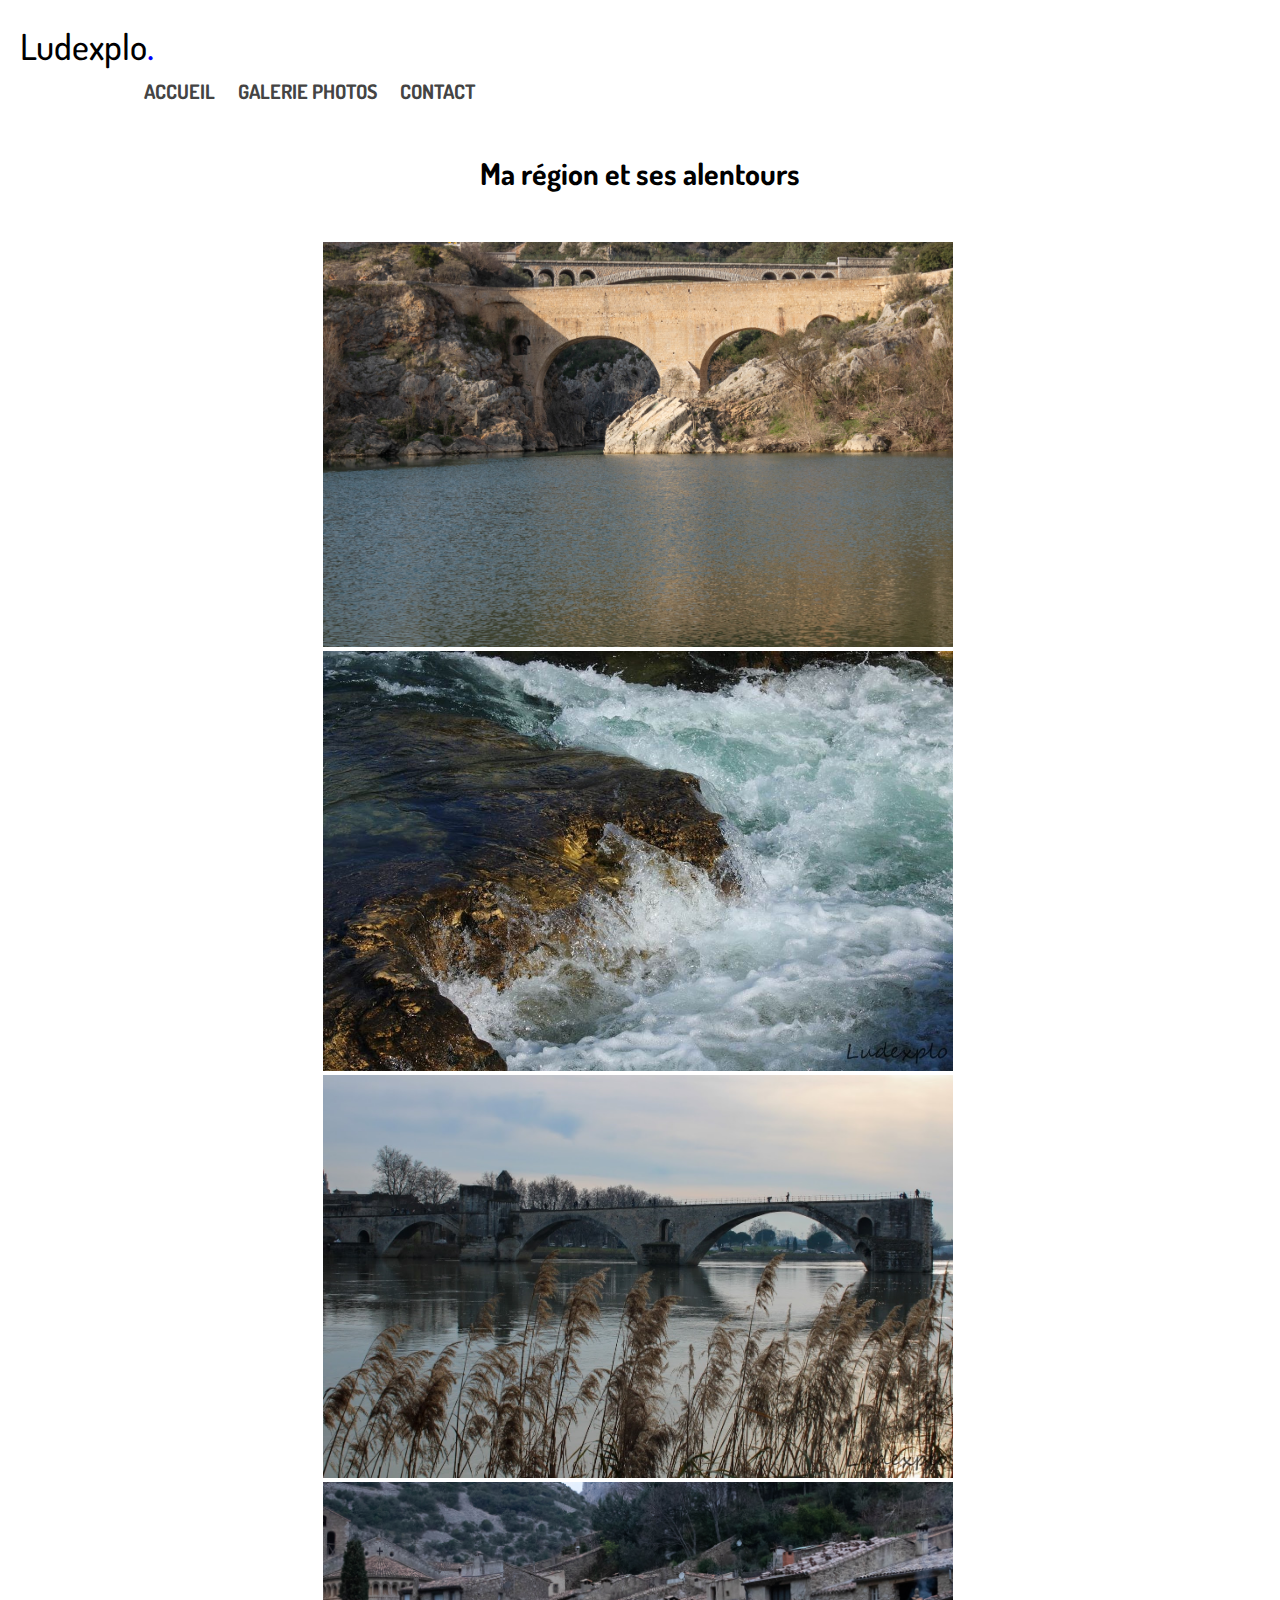
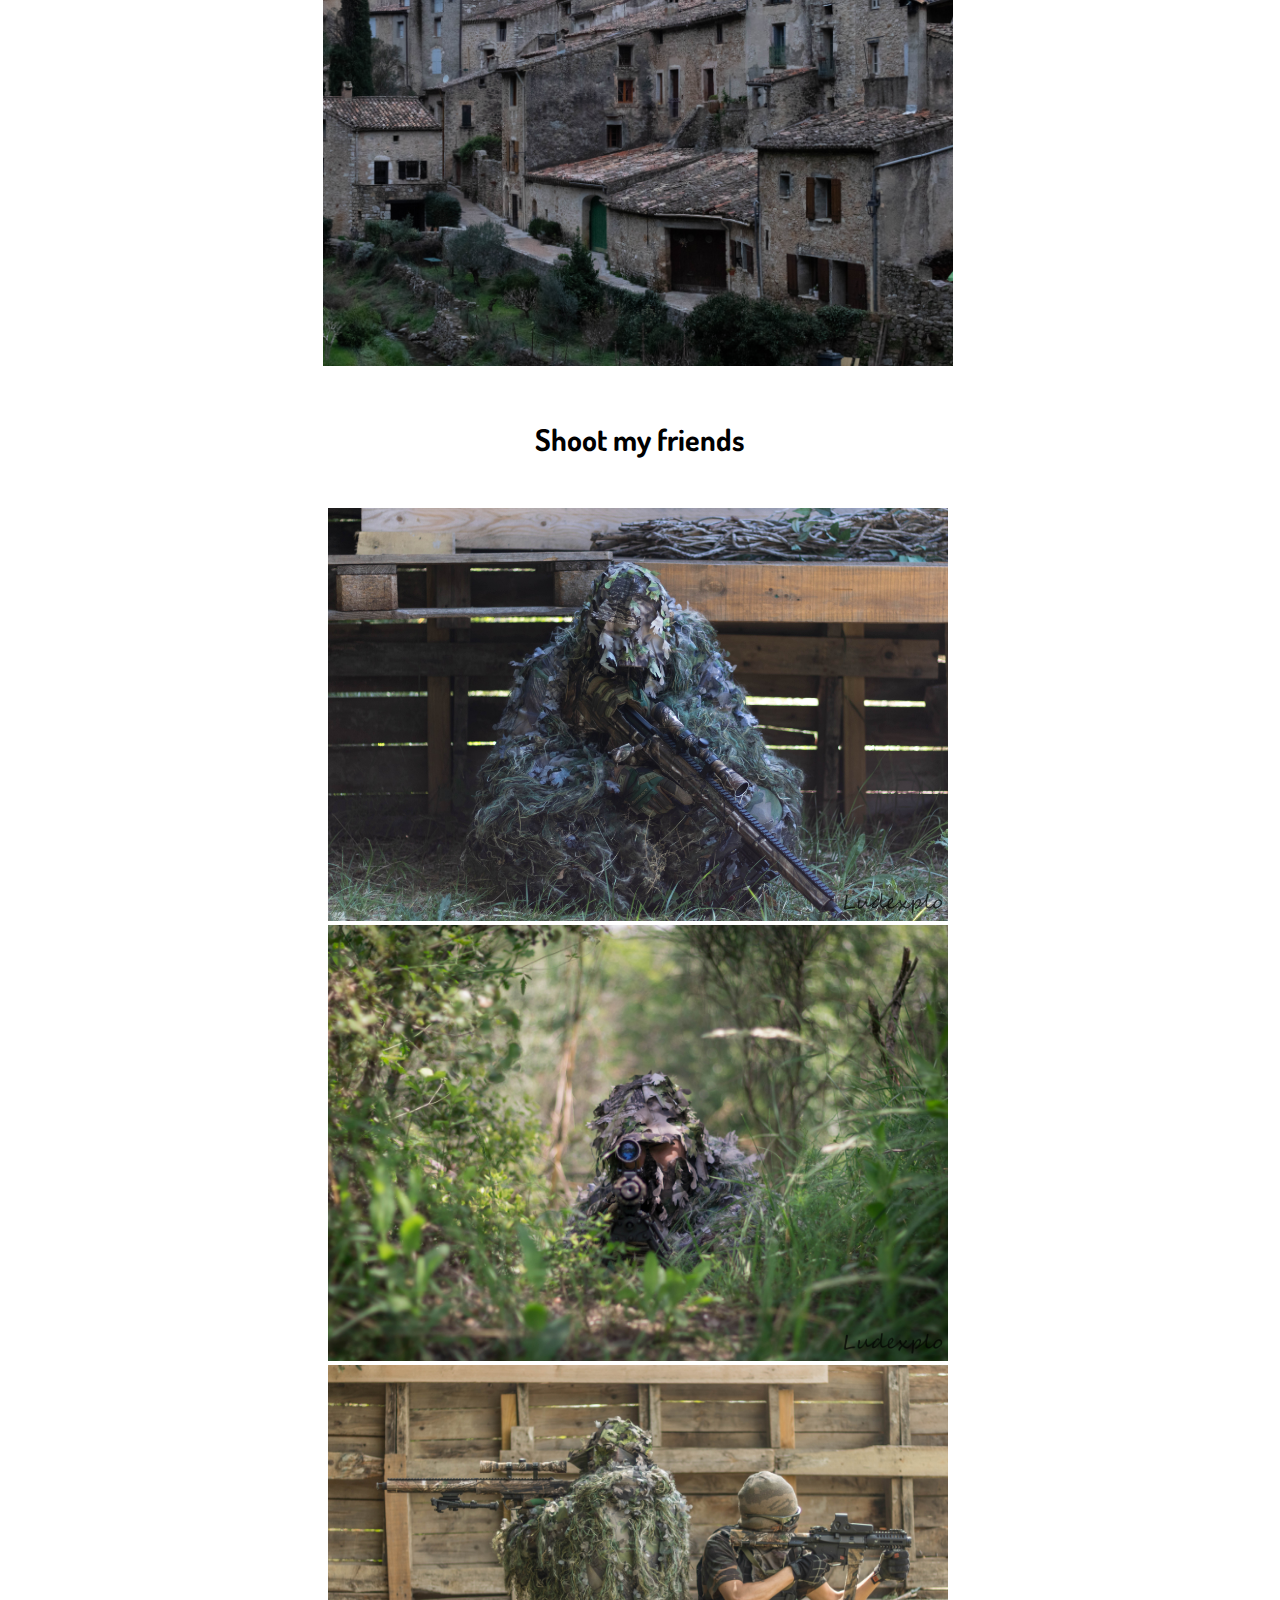
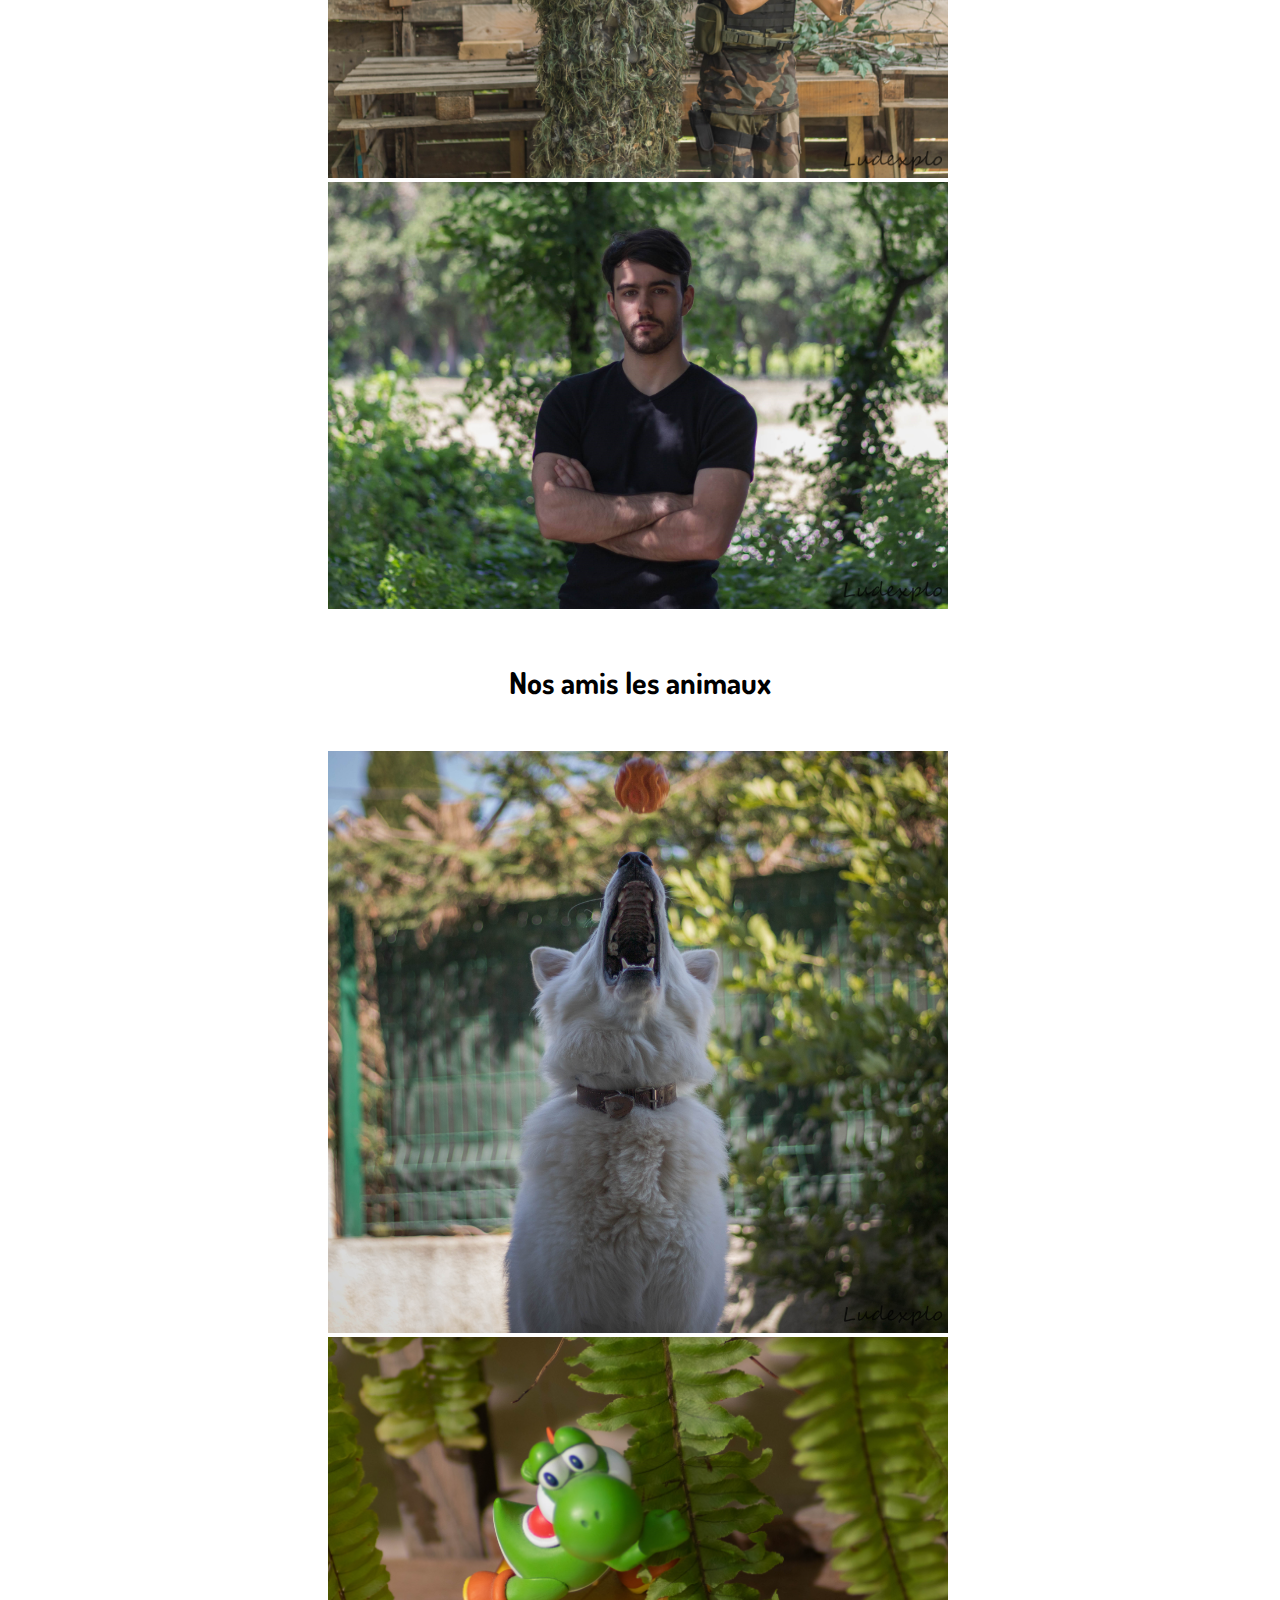
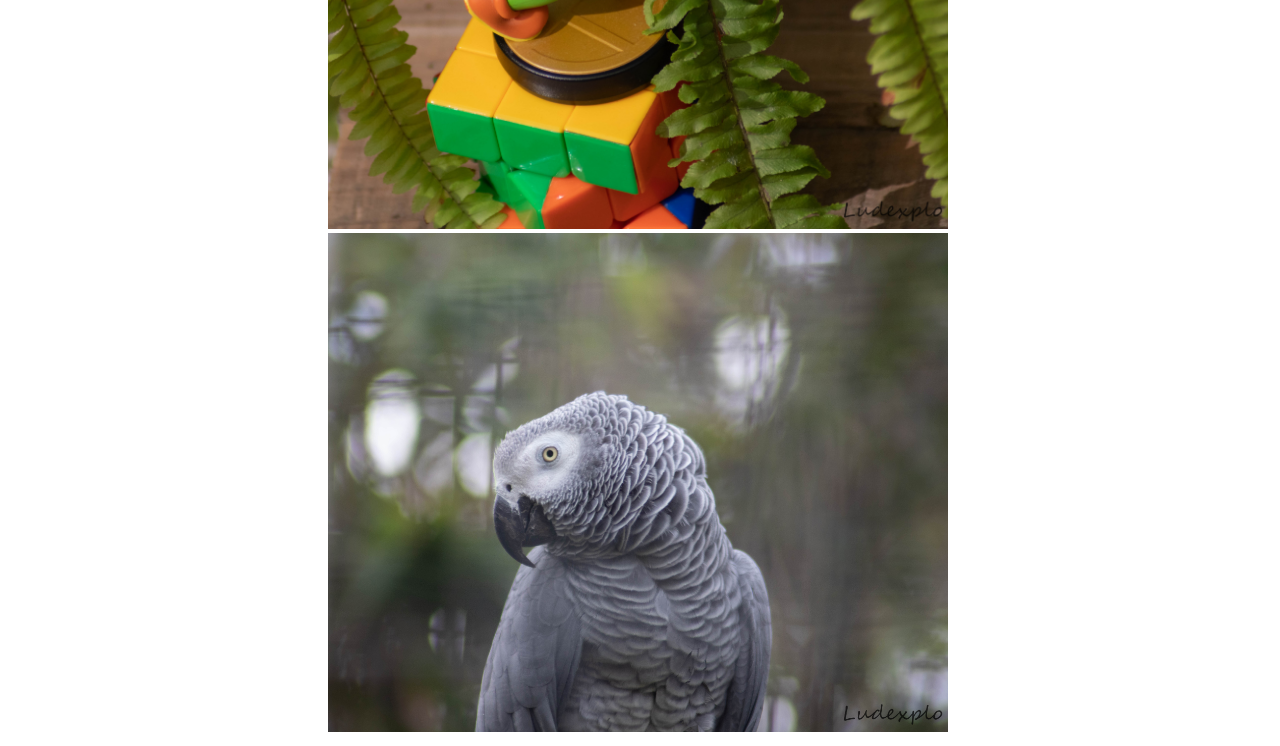
==== commit 654b2551: "transfert de ludexplo fizela sur mon pc tour" ====
--- a/Galerie_de__photos.html
+++ b/Galerie_de__photos.html
@@ -10,8 +10,6 @@
 		<!-- Favicon -->
 		<link rel="shortcut icon" href="images/favicon.ico" type="image/x-icon">
 		<link rel="icon" href="images/favicon.ico" type="image/x-icon">
-		<!--responsive-->
-		<link rel="stylesheet" media="screen and (max-width: 1280px)" media="tv" media="all and (min-width: 1024px) and (max-width: 1280px)" media="all and (orientation: portrait)" href="styles/style.css">
 	</head>
 	<body>
 		<header>
@@ -24,7 +22,7 @@
 				<ul class="menu">
 					<li><a href="index.html">Accueil</a></li>
 					<li><a href="Galerie_de__photos.html">Galerie photos</a></li>
-					<li><a href="#bas_de_la_page">Contact</a></li>
+					<li><a href="index.html#bas_de_la_page">Contact</a></li>
 				</ul>
 			</nav>
 		</header>
@@ -39,6 +37,7 @@
 				<a href="images/airsoft_guillaume.jpg" target="_blank"><img src="images/airsoft_guillaume.jpg" title="Cliquez pour agrandir" alt="photo airsoft Guillaume"></a>
 				<a href="images/sniper_guillaume.jpg" target="_blank"><img src="images/sniper_guillaume.jpg" title="Cliquez pour agrandir" alt="photo sniper airsoft"></a>
 				<a href="images/duo_photo.jpg" target="_blank"><img src="images/duo_photo.jpg" title="Cliquez pour agrandir" alt="photo de deux personnes qui font de l'airsoft"></a>
+                <a href="images/alex.jpg" target="_blank"><img src="images/alex.jpg" title="Cliquez pour agrandir" alt="photo d'un ami"></a>
 			</section>
 			<h2 class="mesphotos">Nos amis les animaux</h2>
 			<section id="photo">
--- a/styles/style.css
+++ b/styles/style.css
@@ -8,7 +8,10 @@
 
 p
 {
-	font-size: 1em;
+	font-size: 24px;
+}
+.responsive{
+    margin: 20px 90px;
 }
 
 /* Header et Barre de navigation */
@@ -159,6 +162,19 @@
 		display: inline-block;
 	}
 }
+/* responsive du paragraphe*/
+@media screen and (max-width: 60em)
+{
+	.responsive
+	{
+		font-size: 19px;
+		margin: 0 5px;
+	}
+    #contact img{
+    height: 80px ;        
+}
+
+}
 
 /*Galerie photos*/
 #photo
@@ -218,12 +234,3 @@
 	font-size: 17px;
 }
 
-/* responsive */
-@media screen and (max-width: 60em)
-{
-	.responsive
-	{
-		font-size: 19px;
-		margin: 0 5px;
-	}
-}
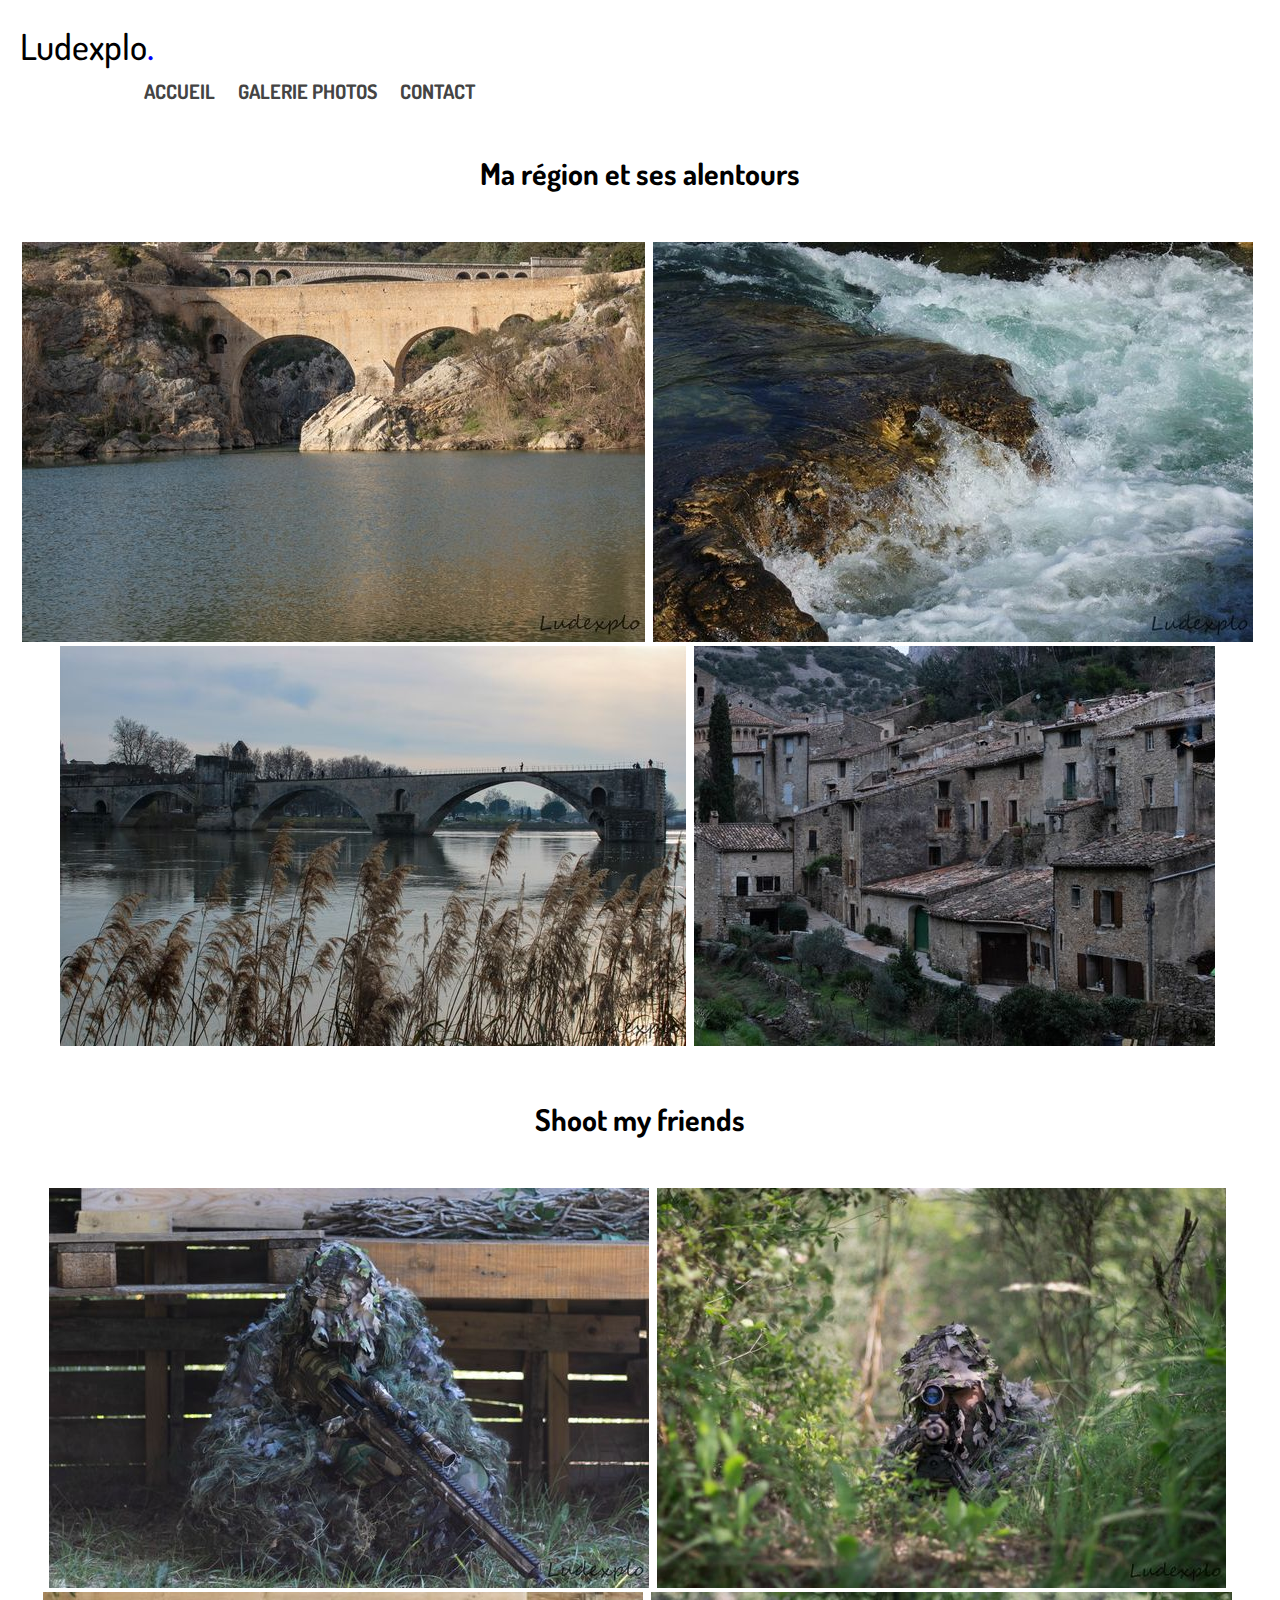
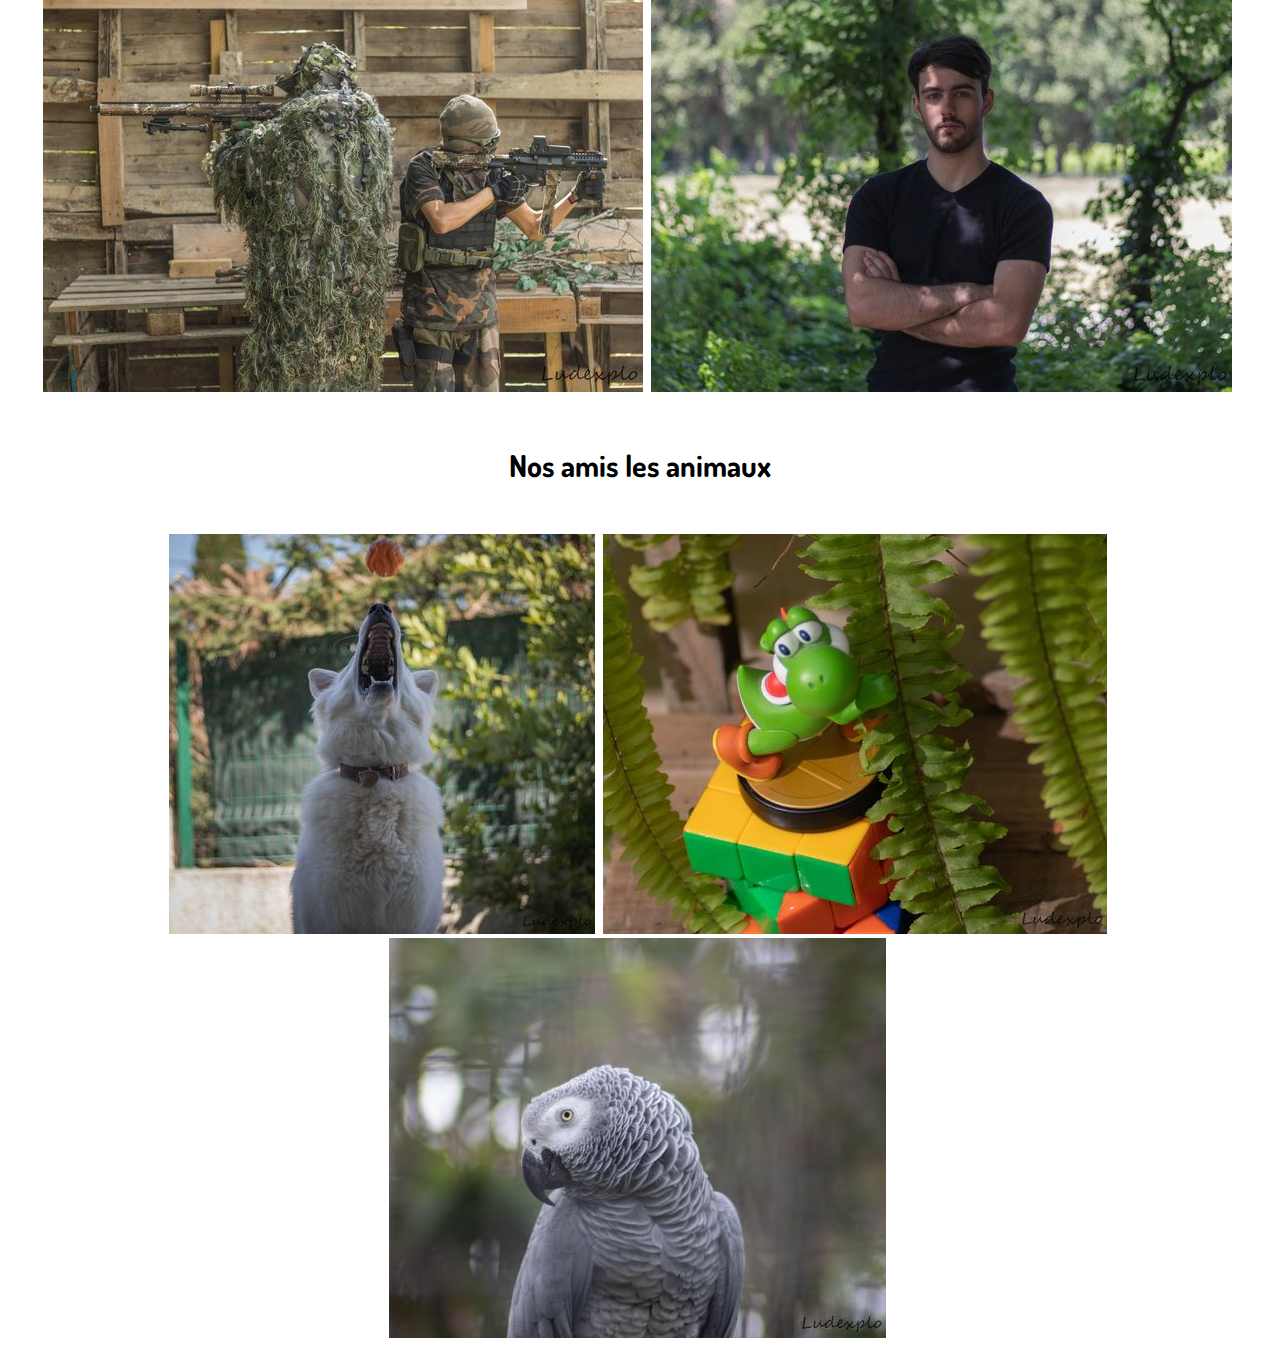
==== commit 642706ad: "Amélioration de la galerie d'images + ajout du lien accueil sur Ludexplo" ====
--- a/Galerie_de__photos.html
+++ b/Galerie_de__photos.html
@@ -1,20 +1,20 @@
 <!DOCTYPE html>
-<html>
+<html lang="fr">
 	<head>
 		<title> Galerie de photos</title>
 		<link rel="stylesheet" href="styles/style.css">
+        <link rel="stylesheet" href="styles/lightbox.min.css">
 		<link href="https://fonts.googleapis.com/css2?family=Dosis&display=swap" rel="stylesheet">
 		<meta name="author" content="Ludo">
 		<meta name="viewport" content="width=device-width, initial-scale=1.0">
 		<meta charset="utf-8">
 		<!-- Favicon -->
 		<link rel="shortcut icon" href="images/favicon.ico" type="image/x-icon">
-		<link rel="icon" href="images/favicon.ico" type="image/x-icon">
 	</head>
 	<body>
 		<header>
 			<div id="en-tete">
-				<h1>Ludexplo<span>.</span></h1>
+				<a href="index.html"><h1>Ludexplo<span>.</span></h1></a>
 			</div>
 			<nav>
 				<input id="menu-checkbox" type="checkbox" class="menu-checkbox" />
@@ -27,24 +27,32 @@
 			</nav>
 		</header>
 		<h2 class="mesphotos">Ma région et ses alentours</h2>
-		<section id="photo">
-			<a href="images/pont_du_diable.jpg" target="_blank" ><img src="images/pont_du_diable.jpg" title="Cliquez pour agrandir" alt="photo du pont du diable"></a>
-			<a href="images/cascade%20du%20sautadet.jpg" target="_blank"><img src="images/cascade%20du%20sautadet.jpg" title="Cliquez pour agrandir" alt="photo de la cascade du sautadet"></a>
-			<a href="images/PONT%20d'avignon.jpeg" target="_blank"><img src="images/PONT%20d'avignon.jpeg" title="Cliquez pour agrandir" alt="photo du pont d'avignon"></a>
-			<a href="images/st_guilhem_le_d%C3%A9sert.jpg" target="_blank"><img src="images/st_guilhem_le_d%C3%A9sert.jpg" title=" Cliquez dessus pour agrandir" alt="photo de st guilhem le désert"></a>
+		<section class="photo">
+            <h2 style="display: none">titre</h2> 
+			<a href="images/originals/pont_du_diable.jpg" target="_blank" data-lightbox="mygallery"><img src="images/small/pont_du_diable_1.jpg" title="Cliquez pour agrandir" alt="photo du pont du diable"></a>
+			<a href="images/originals/cascade%20du%20sautadet.jpg" target="_blank" data-lightbox="mygallery"><img src="images/small/cascade%20du%20sautadet_1.jpg" title="Cliquez pour agrandir" alt="photo de la cascade du sautadet"></a>
+			<a href="images/originals/PONT%20d'avignon.jpeg" target="_blank" data-lightbox="mygallery"><img src="images/small/PONT%20d'avignon_1.jpeg" title="Cliquez pour agrandir" alt="photo du pont d'avignon"></a>
+			<a href="images/originals/st_guilhem_le_d%C3%A9sert.jpg" target="_blank" data-lightbox="mygallery"><img src="images/small/st_guilhem_le_d%C3%A9sert_1.jpg" title=" Cliquez dessus pour agrandir" alt="photo de st guilhem le désert"></a>
 			<h2 class="mesphotos">Shoot my friends</h2>
-			<section id="photo">
-				<a href="images/airsoft_guillaume.jpg" target="_blank"><img src="images/airsoft_guillaume.jpg" title="Cliquez pour agrandir" alt="photo airsoft Guillaume"></a>
-				<a href="images/sniper_guillaume.jpg" target="_blank"><img src="images/sniper_guillaume.jpg" title="Cliquez pour agrandir" alt="photo sniper airsoft"></a>
-				<a href="images/duo_photo.jpg" target="_blank"><img src="images/duo_photo.jpg" title="Cliquez pour agrandir" alt="photo de deux personnes qui font de l'airsoft"></a>
-                <a href="images/alex.jpg" target="_blank"><img src="images/alex.jpg" title="Cliquez pour agrandir" alt="photo d'un ami"></a>
+			<section class="photo">
+                <h2 style="display: none">titre</h2>
+				<a href="images/originals/airsoft_guillaume.jpg" target="_blank" data-lightbox="mygallery"><img src="images/small/airsoft_guillaume_1.jpg" title="Cliquez pour agrandir" alt="photo airsoft Guillaume"></a>
+				<a href="images/originals/sniper_guillaume.jpg" target="_blank" data-lightbox="mygallery"><img src="images/small/sniper_guillaume_1.jpg" title="Cliquez pour agrandir" alt="photo sniper airsoft"></a>
+				<a href="images/originals/duo_photo.jpg" target="_blank" data-lightbox="mygallery"><img src="images/small/duo_photo_1.jpg" title="Cliquez pour agrandir" alt="photo de deux personnes qui font de l'airsoft"></a>
+                <a href="images/originals/alex.jpg" target="_blank" data-lightbox="mygallery"><img src="images/small/alex_1.jpg" title="Cliquez pour agrandir" alt="photo d'un ami"></a>
 			</section>
+            
 			<h2 class="mesphotos">Nos amis les animaux</h2>
-			<section id="photo">
-				<a href="images/djao-1.jpg" target="_blank"><img src="images/djao-1.jpg"  title="Cliquez pour agrandir" alt="photo d'un berger blanc qui joue avec sa balle"></a>
-				<a href="images/yoshi.jpg" target="_blank"><img src="images/yoshi.jpg" title="Cliquez pour agrandir" alt="photo de yoshi"></a>
-				<a href="images/perroquet_jaco.jpg" target="_blank"><img src="images/perroquet_jaco.jpg" alt="Photo d'un perroquet" title="Cliquez pour agrandir"></a>
+			<section class="photo">
+                <h2 style="display: none">titre</h2>
+				<a href="images/originals/djao-1.jpg" target="_blank" data-lightbox="mygallery"><img src="images/small/djao-1_1.jpg"  title="Cliquez pour agrandir" alt="photo d'un berger blanc qui joue avec sa balle"></a>
+				<a href="images/originals/yoshi.jpg" target="_blank" data-lightbox="mygallery"><img src="images/small/yoshi_1.jpg" title="Cliquez pour agrandir" alt="photo de yoshi"></a>
+				<a href="images/originals/perroquet_jaco.jpg" target="_blank" data-lightbox="mygallery"><img src="images/small/perroquet_jaco_1.jpg" alt="Photo d'un perroquet" title="Cliquez pour agrandir"></a>
 			</section>
+            
 		</section>
+        <link rel="icon" href="images/favicon.ico" type="image/x-icon">
+        <script src="scripts/lightbox-plus-jquery.min.js"></script>
 	</body>
 
+</html>--- a/styles/style.css
+++ b/styles/style.css
@@ -14,10 +14,15 @@
     margin: 20px 90px;
 }
 
+
+
 /* Header et Barre de navigation */
 #en-tete
 {
 	width: 0px;
+}
+#en-tete a{
+    color: black;
 }
 
 header h1
@@ -70,6 +75,7 @@
 	color: blue;
 }
 
+
 /* BARRE DE NAVIGATION RESPONSIVE */
 .menu
 {
@@ -161,8 +167,9 @@
 	{
 		display: inline-block;
 	}
-}
-/* responsive du paragraphe*/
+    
+}
+/* Responsive du paragraphe*/
 @media screen and (max-width: 60em)
 {
 	.responsive
@@ -173,30 +180,41 @@
     #contact img{
     height: 80px ;        
 }
+    /* Responsive photos*/
+    .photo img
+{
+    width: 70%;
+	margin-right: 5px;
+}
 
 }
 
 /*Galerie photos*/
-#photo
+.photo
 {
 	display: block;
 	text-align: center;
 	margin: 10px;
 }
 
-#photo img
-{
-	height: 50%;
-	width: 50%;
+
+#image_principal img
+{
+	width: 100%;
+}
+.photo img
+{
+    transition: 0.2s;
 	margin-right: 5px;
 }
-
-#image_principal img
-{
-	width: 100%;
-}
-
-/* titre galerie de photo */
+.photo img:hover
+{
+    transform: scale(1.1);
+}
+
+
+
+/* Titre galerie de photo */
 .mesphotos
 {
 	text-align: center;
@@ -218,6 +236,10 @@
 {
 	height: 100px;
 }
+footer img:hover
+{
+	transform: scale(1.1);
+}
 
 footer p
 {
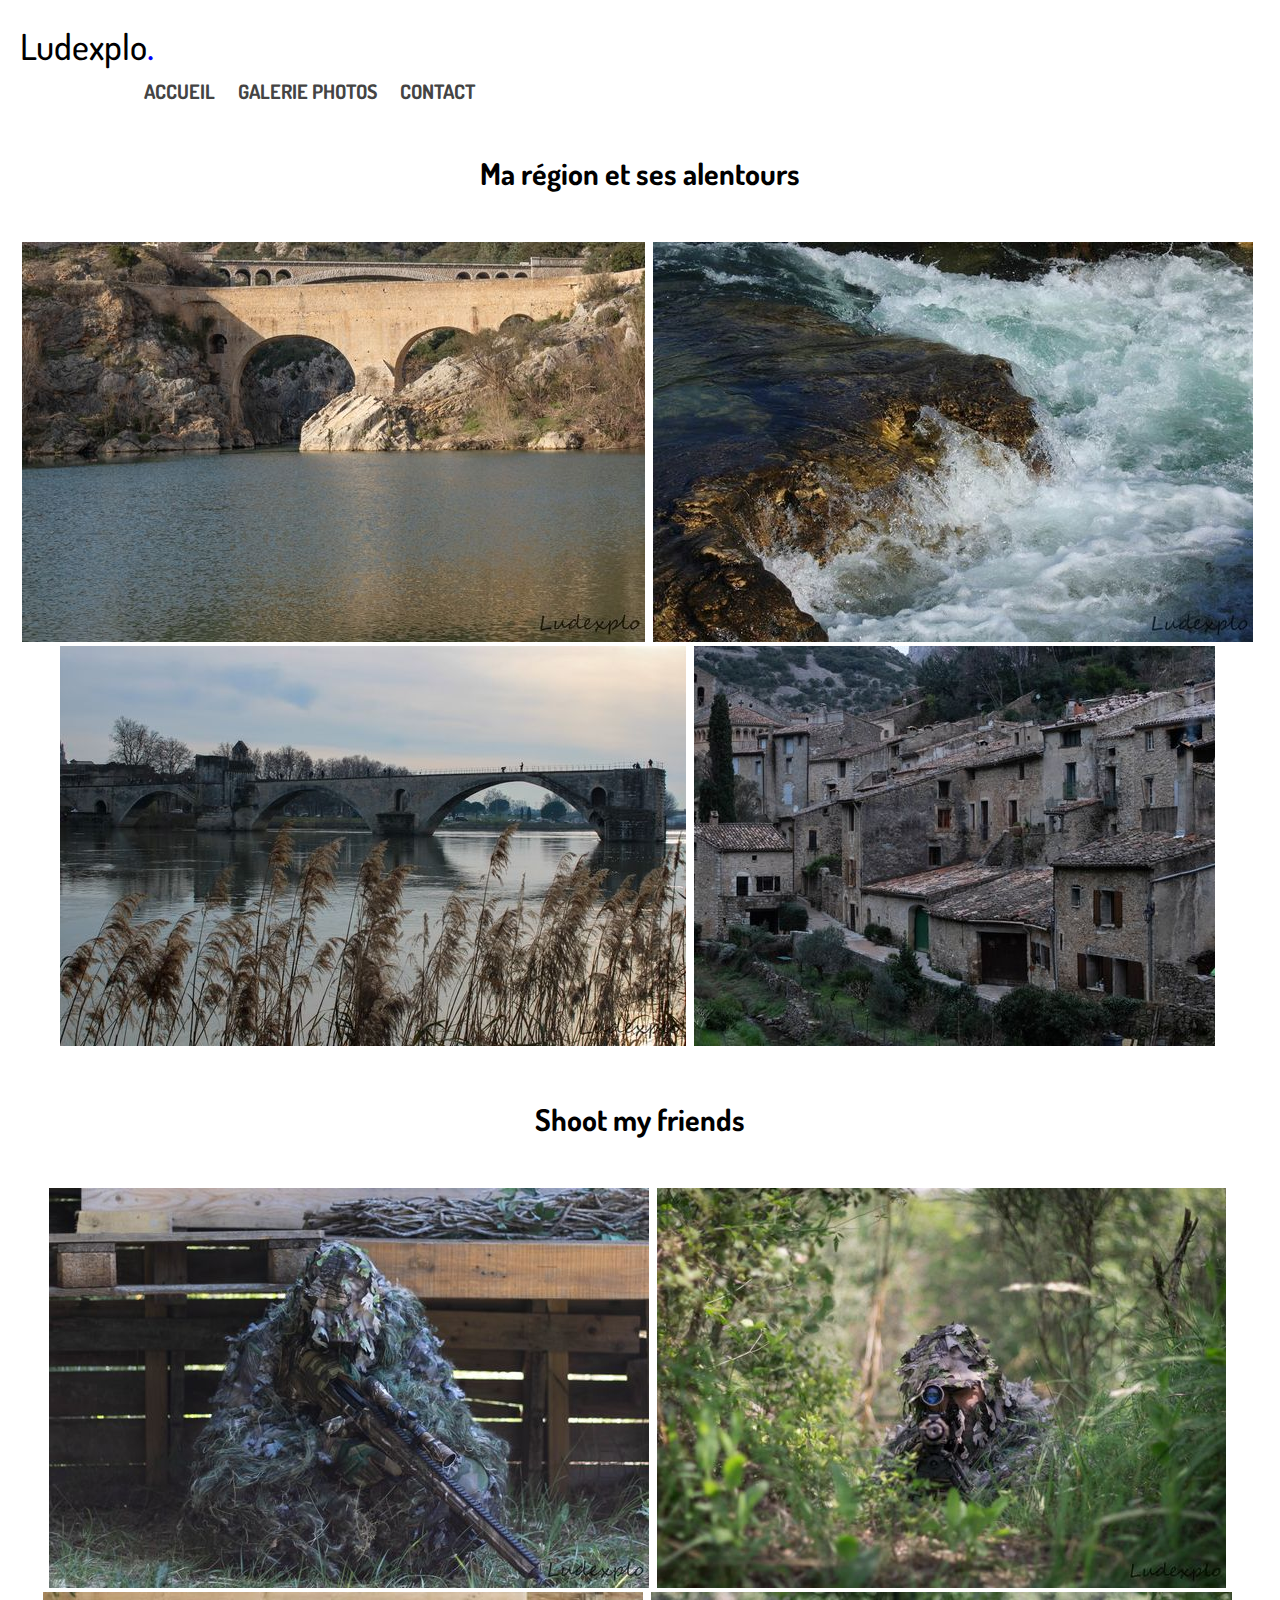
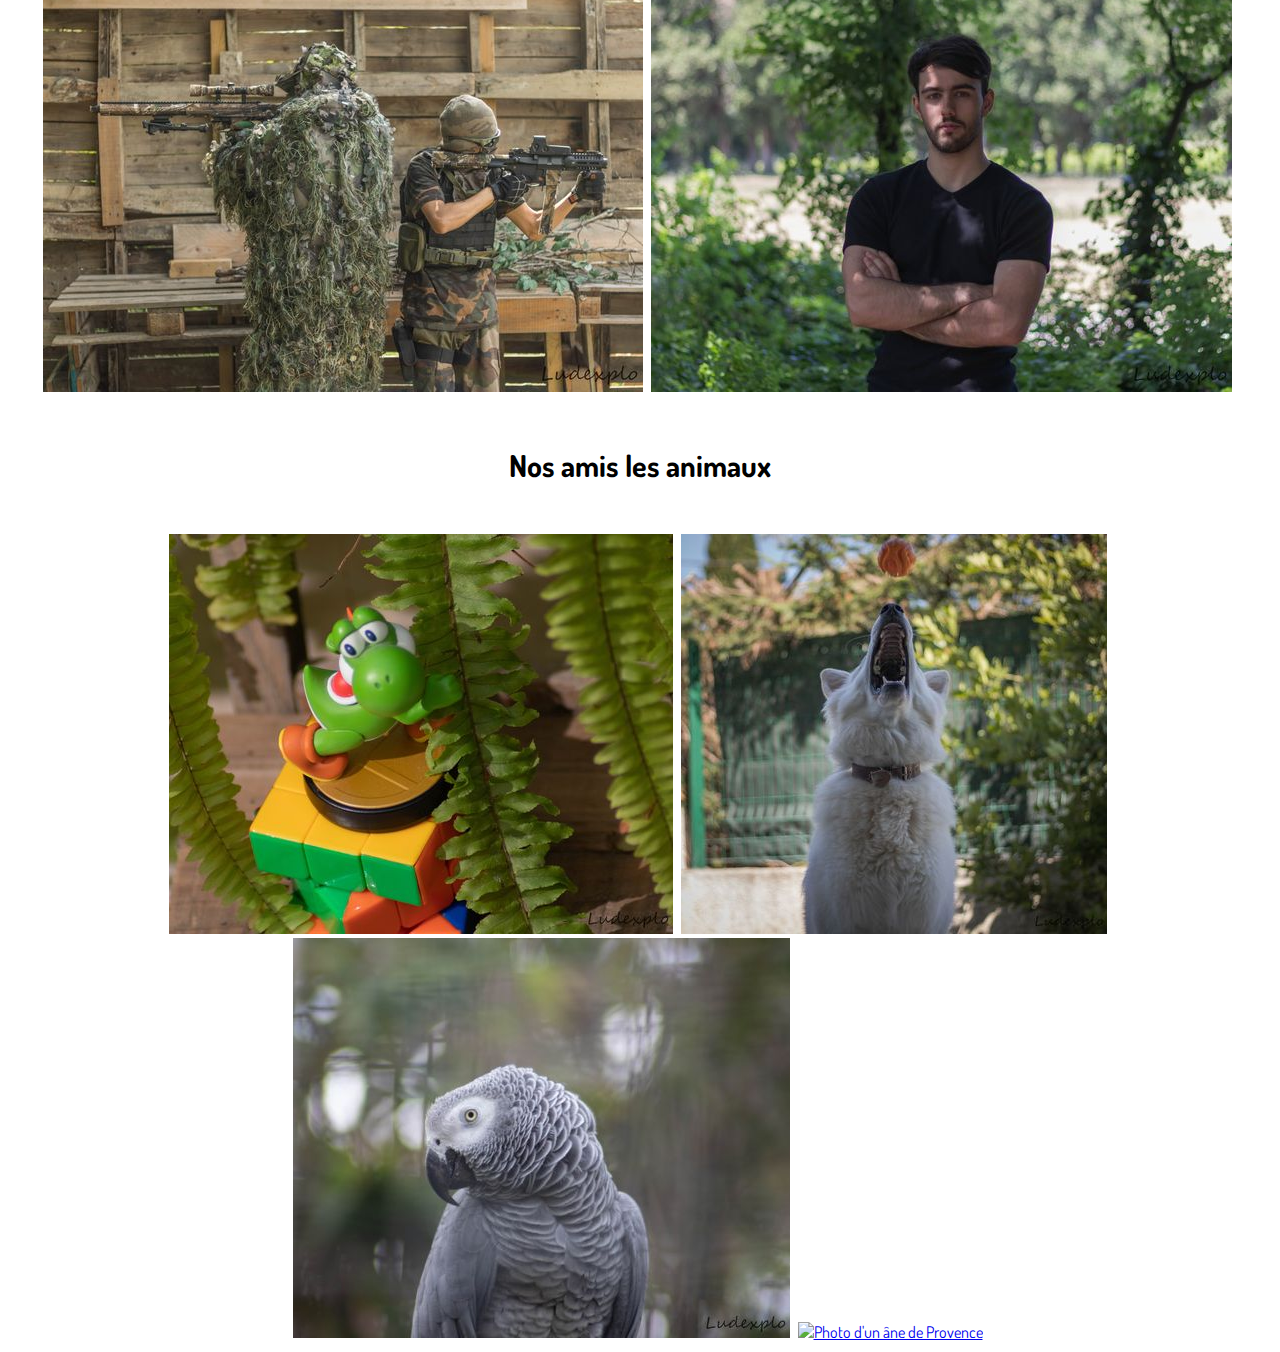
==== commit 99e35da0: "ajout de nanou" ====
--- a/Galerie_de__photos.html
+++ b/Galerie_de__photos.html
@@ -45,9 +45,11 @@
 			<h2 class="mesphotos">Nos amis les animaux</h2>
 			<section class="photo">
                 <h2 style="display: none">titre</h2>
+				
+                <a href="images/originals/yoshi.jpg" target="_blank" data-lightbox="mygallery"><img src="images/small/yoshi_1.jpg" title="Cliquez pour agrandir" alt="photo de yoshi"></a>
 				<a href="images/originals/djao-1.jpg" target="_blank" data-lightbox="mygallery"><img src="images/small/djao-1_1.jpg"  title="Cliquez pour agrandir" alt="photo d'un berger blanc qui joue avec sa balle"></a>
-				<a href="images/originals/yoshi.jpg" target="_blank" data-lightbox="mygallery"><img src="images/small/yoshi_1.jpg" title="Cliquez pour agrandir" alt="photo de yoshi"></a>
-				<a href="images/originals/perroquet_jaco.jpg" target="_blank" data-lightbox="mygallery"><img src="images/small/perroquet_jaco_1.jpg" alt="Photo d'un perroquet" title="Cliquez pour agrandir"></a>
+                <a href="images/originals/perroquet_jaco.jpg" target="_blank" data-lightbox="mygallery"><img src="images/small/perroquet_jaco_1.jpg" alt="Photo d'un perroquet" title="Cliquez pour agrandir"></a>
+                <a href="images/originals/nanou.jpg" target="_blank" data-lightbox="mygallery"><img src="images/small/nanou%20.jpg" alt="Photo d'un âne de Provence" title="Cliquez pour agrandir"></a>
 			</section>
             
 		</section>
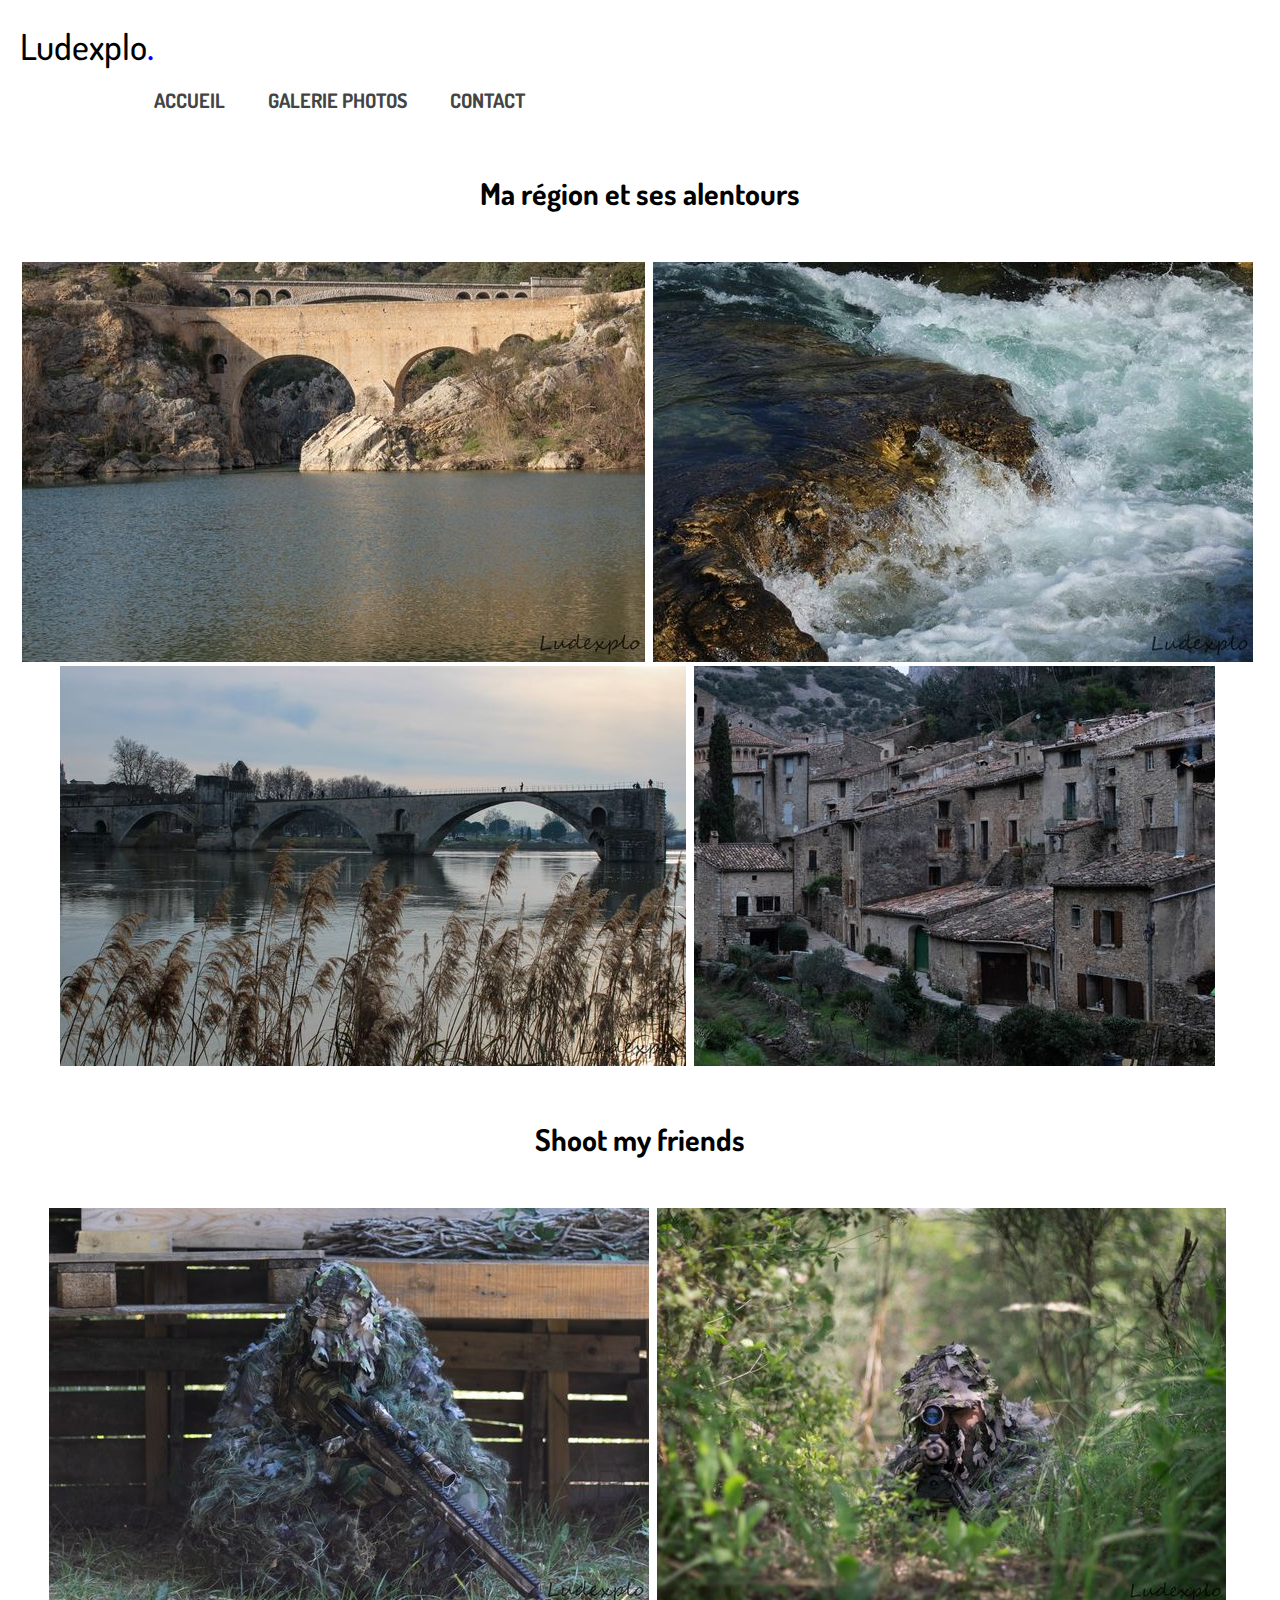
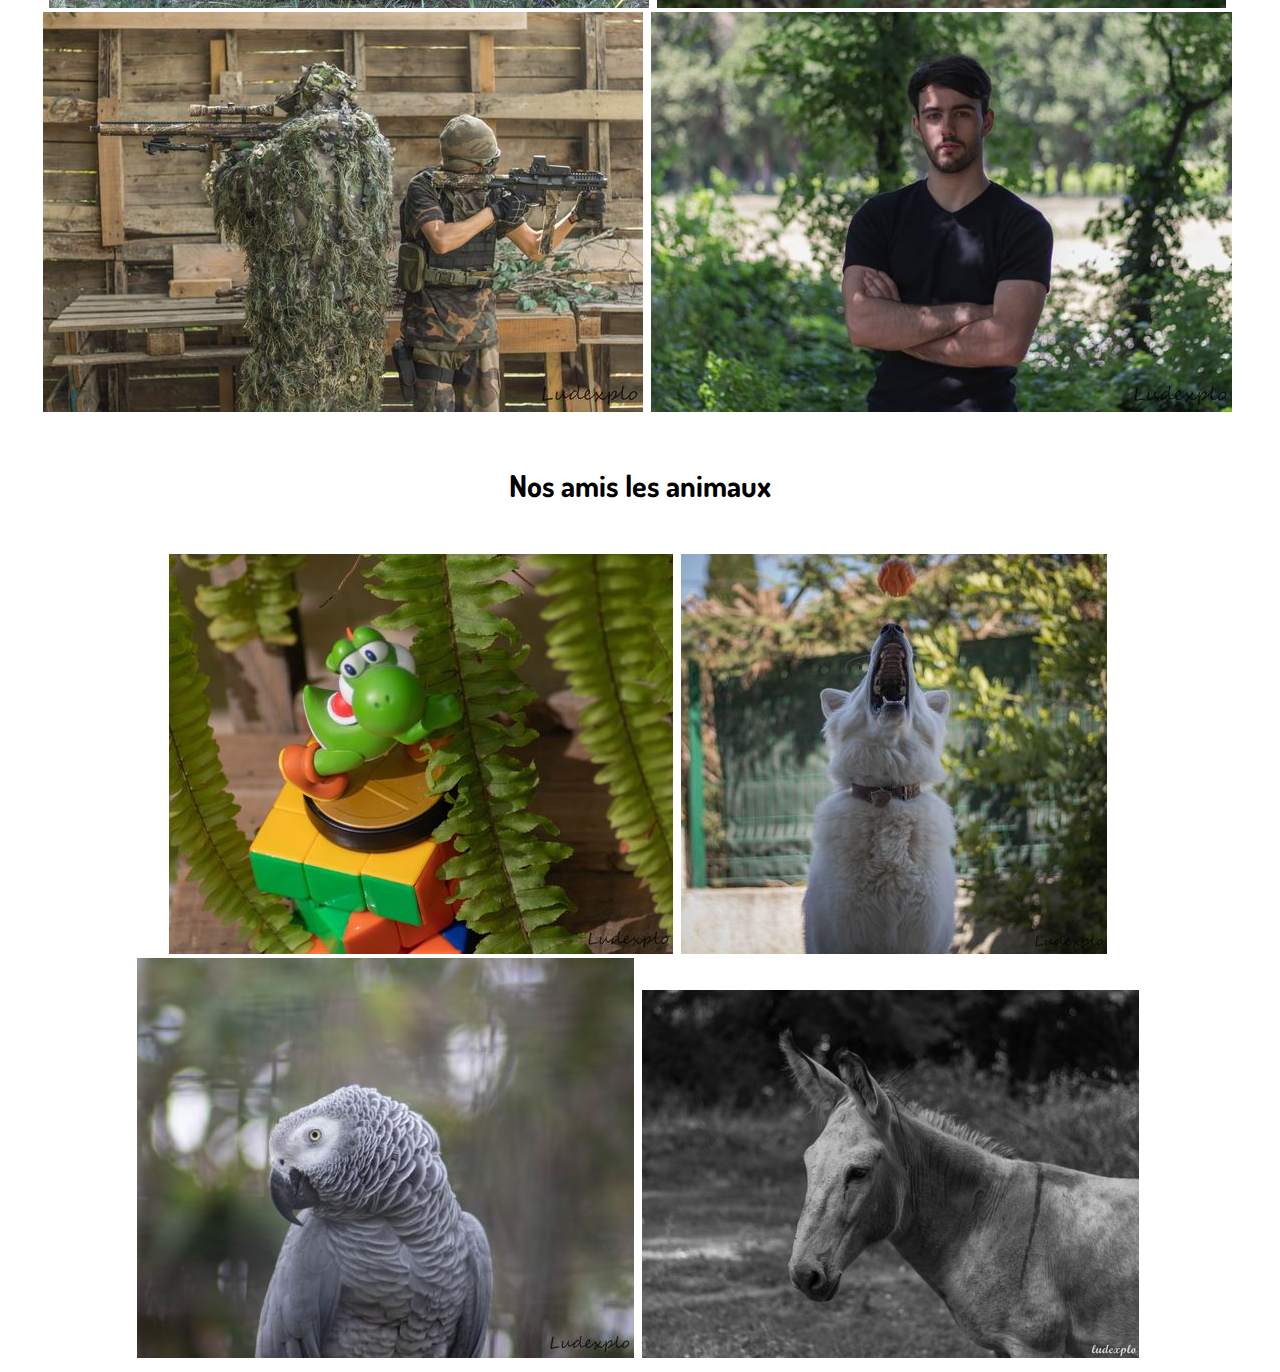
==== commit 25b37e4b: "ajout menu navigation" ====
--- a/Galerie_de__photos.html
+++ b/Galerie_de__photos.html
@@ -21,19 +21,25 @@
 				<label for="menu-checkbox" class="menu-toggle"><span id="barre-menu">&equiv;</span> Afficher le Menu</label>
 				<ul class="menu">
 					<li><a href="index.html">Accueil</a></li>
-					<li><a href="Galerie_de__photos.html">Galerie photos</a></li>
+				<li><a href="#Galerie_photos">Galerie photos </a>
+                        <ul>
+                            <li><a href="Galerie_de__photos.html#friends">Shoot my friends</a></li>
+                            <li><a href="Galerie_de__photos.html#region"> ma région et ses alentours</a></li>
+                            <li><a href="Galerie_de__photos.html#animaux" > nos amis les animaux</a></li>
+                        </ul>
+                    </li>
 					<li><a href="index.html#bas_de_la_page">Contact</a></li>
 				</ul>
 			</nav>
 		</header>
 		<h2 class="mesphotos">Ma région et ses alentours</h2>
-		<section class="photo">
+		<section id="region" class="photo">
             <h2 style="display: none">titre</h2> 
 			<a href="images/originals/pont_du_diable.jpg" target="_blank" data-lightbox="mygallery"><img src="images/small/pont_du_diable_1.jpg" title="Cliquez pour agrandir" alt="photo du pont du diable"></a>
 			<a href="images/originals/cascade%20du%20sautadet.jpg" target="_blank" data-lightbox="mygallery"><img src="images/small/cascade%20du%20sautadet_1.jpg" title="Cliquez pour agrandir" alt="photo de la cascade du sautadet"></a>
 			<a href="images/originals/PONT%20d'avignon.jpeg" target="_blank" data-lightbox="mygallery"><img src="images/small/PONT%20d'avignon_1.jpeg" title="Cliquez pour agrandir" alt="photo du pont d'avignon"></a>
 			<a href="images/originals/st_guilhem_le_d%C3%A9sert.jpg" target="_blank" data-lightbox="mygallery"><img src="images/small/st_guilhem_le_d%C3%A9sert_1.jpg" title=" Cliquez dessus pour agrandir" alt="photo de st guilhem le désert"></a>
-			<h2 class="mesphotos">Shoot my friends</h2>
+			<h2 class="mesphotos" id="friends">Shoot my friends</h2>
 			<section class="photo">
                 <h2 style="display: none">titre</h2>
 				<a href="images/originals/airsoft_guillaume.jpg" target="_blank" data-lightbox="mygallery"><img src="images/small/airsoft_guillaume_1.jpg" title="Cliquez pour agrandir" alt="photo airsoft Guillaume"></a>
@@ -43,7 +49,7 @@
 			</section>
             
 			<h2 class="mesphotos">Nos amis les animaux</h2>
-			<section class="photo">
+			<section class="photo" id="animaux">
                 <h2 style="display: none">titre</h2>
 				
                 <a href="images/originals/yoshi.jpg" target="_blank" data-lightbox="mygallery"><img src="images/small/yoshi_1.jpg" title="Cliquez pour agrandir" alt="photo de yoshi"></a>
--- a/styles/style.css
+++ b/styles/style.css
@@ -61,6 +61,7 @@
 header nav ul li
 {
 	margin-right: 20px;
+    text-decoration: none;
 }
 
 header nav ul li a
@@ -73,6 +74,44 @@
 header nav ul li a:hover
 {
 	color: blue;
+    text-decoration: none;
+}
+
+ 
+nav ul li {
+list-style: none;
+line-height:44px;
+
+background-color:#FFF;
+text-decoration: none;
+}
+ 
+nav ul li a {
+color:#FFF;
+padding:10px;
+font-size:20px;
+text-decoration:none;
+}
+ 
+li a:hover {
+
+}
+nav ul li ul { display:none; /* Rend le menu déroulant caché par défaut */
+text-decoration: none;
+} 
+ 
+nav ul li:hover ul { /* Affiche la dropNav au survol de la souris avec la class .drop */
+z-index:99999;
+display:list-item !important;
+position:absolute;
+margin-top:5px;
+margin-left:-10px;
+text-decoration: none;
+}
+ 
+nav ul li:hover ul li {
+float:none;
+text-decoration: none;
 }
 
 
@@ -87,6 +126,8 @@
 {
 	display:block;
 }
+
+
 
 .menu-checkbox
 {
@@ -122,6 +163,7 @@
 {
 	flex-wrap: wrap;
 	margin-left: 0 10%;
+    text-decoration: none;
 }
 
 header nav  ul
@@ -131,6 +173,7 @@
 	height: 80%;
 	margin: 10px auto;
 	padding: 0;
+    text-decoration: none;
 }
 
 header nav li
